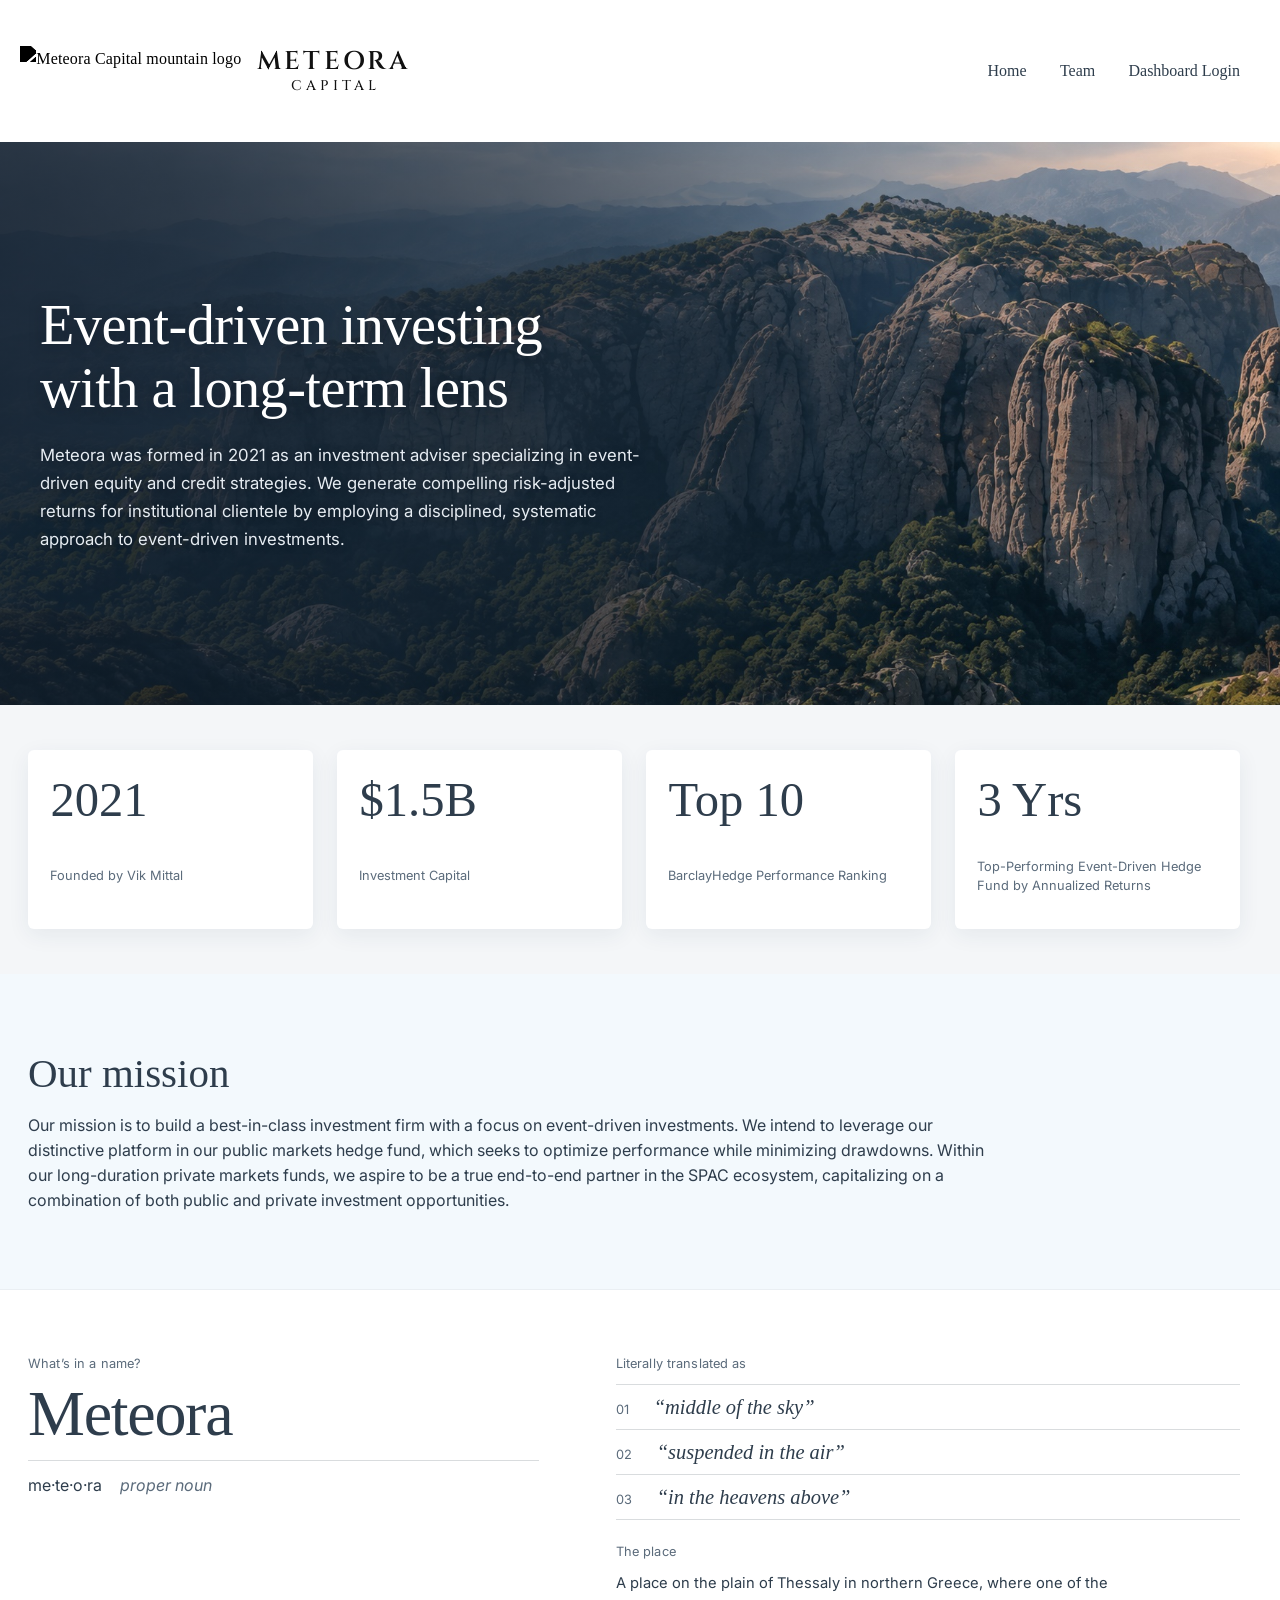
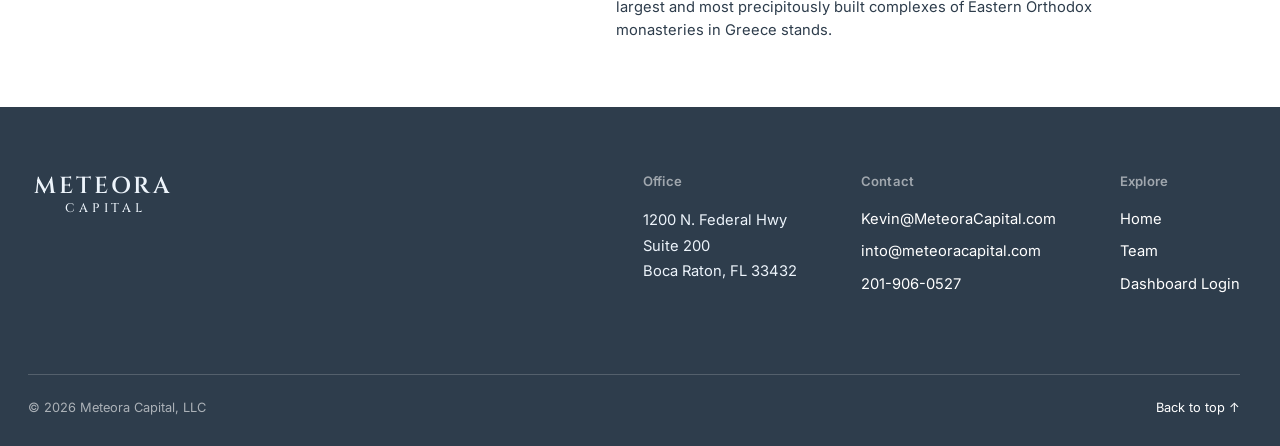
==== index.html @ 77506221 "New modernize changes" ====
<!DOCTYPE html>
<html lang="en">
  <head>
    <meta charset="UTF-8" />
    <meta name="viewport" content="width=device-width, initial-scale=1.0" />
    <meta
      name="description"
      content="Meteora Capital is an event-driven investment firm focused on disciplined public and private market opportunities."
    />
    <title>Meteora Capital | Event-Driven Investment Management</title>
    <link rel="preconnect" href="https://fonts.googleapis.com" />
    <link rel="preconnect" href="https://fonts.gstatic.com" crossorigin />
    <link
      href="https://fonts.googleapis.com/css2?family=Cinzel:wght@500;600&family=Inter:wght@400;700&display=swap"
      rel="stylesheet"
    />
    <link rel="stylesheet" href="styles.css?v=26" />
  </head>
  <body class="home">
    <div class="page-shell">
      <header class="site-header">
        <div class="container nav-wrap">
          <a class="brand" href="index.html" aria-label="Meteora Capital home">
            <img
              class="brand-logo"
              src="https://meteoracapital.com/wp-content/uploads/2021/12/Meteora-Capital-Icon.png"
              alt="Meteora Capital mountain logo"
            />
            <span class="brand-text">
              <span class="brand-name">Meteora</span>
              <span class="brand-sub">Capital</span>
            </span>
          </a>

          <div class="nav-actions">
            <button
              class="nav-toggle"
              type="button"
              aria-label="Toggle navigation"
              aria-expanded="false"
              aria-controls="site-nav"
            >
              <span></span>
              <span></span>
              <span></span>
            </button>

            <nav class="site-nav" id="site-nav" aria-label="Main navigation">
              <a href="index.html">Home</a>
              <a href="team.html">Team</a>
              <a class="mobile-login-link" href="https://dashboard.meteoracapital.dev">Dashboard Login</a>
            </nav>

            <a
              class="header-cta"
              href="https://dashboard.meteoracapital.dev"
            >
              Dashboard Login
            </a>
          </div>
        </div>
      </header>

      <main id="top">
        <section class="hero section-dark">
          <div class="hero-bg" aria-hidden="true"></div>
          <div class="container hero-grid">
            <div class="hero-copy">
              <h1>
                <span>Event-driven investing</span>
                <strong>with a long-term lens</strong>
              </h1>
              <p class="lede">
                Meteora was formed in 2021 as an investment adviser specializing in event-driven equity
                and credit strategies. We generate compelling risk-adjusted returns for institutional
                clientele by employing a disciplined, systematic approach to event-driven investments.
              </p>
            </div>

          </div>
        </section>

        <section class="pillars" aria-label="Meteora at a glance">
          <div class="container pillar-grid">
            <article class="pillar-card">
              <p class="pillar-stat">2021</p>
              <p>Founded by Vik Mittal</p>
            </article>
            <article class="pillar-card">
              <p class="pillar-stat">$1.5B</p>
              <p>Investment Capital</p>
            </article>
            <article class="pillar-card">
              <p class="pillar-stat">Top 10</p>
              <p>BarclayHedge Performance Ranking</p>
            </article>
            <article class="pillar-card">
              <p class="pillar-stat">3 Yrs</p>
              <p>Top-Performing Event-Driven Hedge Fund by Annualized Returns</p>
            </article>
          </div>
        </section>

        <section class="mission-recognition section-surface-alt" id="mission">
          <div class="container mission-recognition-layout">
            <div class="mission-copy">
              <p class="eyebrow">Our mission</p>
              <h2>
                Our mission is to build a best-in-class investment firm with a focus on event-driven investments.
                We intend to leverage our distinctive platform in our public markets hedge fund, which seeks to
                optimize performance while minimizing drawdowns. Within our long-duration private markets funds,
                we aspire to be a true end-to-end partner in the SPAC ecosystem, capitalizing on a combination of
                both public and private investment opportunities.
              </h2>
            </div>
          </div>
        </section>

        <section class="name-origin" aria-labelledby="name-origin-heading">
          <div class="container name-origin-layout">
            <div class="name-origin-word">
              <p class="name-origin-label">What&rsquo;s in a name?</p>
              <h2 class="name-origin-heading" id="name-origin-heading">Meteora</h2>
              <p class="name-origin-say">
                <span>me&middot;te&middot;o&middot;ra</span>
                <span class="name-origin-type">proper noun</span>
              </p>
            </div>

            <div class="name-origin-meaning">
              <p class="name-origin-label">Literally translated as</p>
              <ol class="name-origin-list">
                <li><span class="name-origin-num">01</span><span>&ldquo;middle of the sky&rdquo;</span></li>
                <li><span class="name-origin-num">02</span><span>&ldquo;suspended in the air&rdquo;</span></li>
                <li><span class="name-origin-num">03</span><span>&ldquo;in the heavens above&rdquo;</span></li>
              </ol>

              <div class="name-origin-place">
                <p class="name-origin-label">The place</p>
                <p>
                  A place on the plain of Thessaly in northern Greece, where one of the largest and most
                  precipitously built complexes of Eastern Orthodox monasteries in Greece stands.
                </p>
              </div>
            </div>
          </div>
        </section>

      </main>

      <footer class="site-footer" id="contact">
        <div class="container footer-inner">
          <a class="footer-brand" href="index.html" aria-label="Meteora Capital home">
            <img
              class="footer-brand-logo"
              src="https://meteoracapital.com/wp-content/uploads/2021/12/Meteora-Capital-Icon.png"
              alt=""
            />
            <span class="footer-brand-text">
              <span class="footer-brand-name">Meteora</span>
              <span class="footer-brand-sub">Capital</span>
            </span>
          </a>

          <div class="footer-columns">
            <div class="footer-col">
              <p class="footer-heading">Office</p>
              <address>
                1200 N. Federal Hwy<br />
                Suite 200<br />
                Boca Raton, FL 33432
              </address>
            </div>

            <div class="footer-col">
              <p class="footer-heading">Contact</p>
              <a href="mailto:Kevin@MeteoraCapital.com">Kevin@MeteoraCapital.com</a>
              <a href="mailto:into@meteoracapital.com">into@meteoracapital.com</a>
              <a href="tel:201-906-0527">201-906-0527</a>
            </div>

            <nav class="footer-col" aria-label="Footer">
              <p class="footer-heading">Explore</p>
              <a href="index.html">Home</a>
              <a href="team.html">Team</a>
              <a href="https://dashboard.meteoracapital.dev">Dashboard Login</a>
            </nav>
          </div>

          <div class="footer-bottom">
            <p>&copy; <span id="year"></span> Meteora Capital, LLC</p>
            <a class="footer-top-link" href="#top">Back to top <span aria-hidden="true">&uarr;</span></a>
          </div>
        </div>
      </footer>
    </div>

    <script src="script.js?v=4"></script>
  </body>
</html>
---- styles.css ----
:root {
  --bg: #0a1018;
  --bg-secondary: #0f1724;
  --panel: rgba(17, 24, 39, 0.78);
  --panel-soft: rgba(18, 23, 32, 0.9);
  --line: rgba(255, 255, 255, 0.08);
  --text: #f5f7fb;
  --muted: #b9c1d0;
  --muted-strong: #d8dfe9;
  --accent: #d8b273;
  --accent-soft: rgba(216, 178, 115, 0.2);
  --shadow: rgba(8, 12, 18, 0.38);
  --white: #ffffff;
  --max-width: 1200px;
}

* {
  box-sizing: border-box;
}

html {
  scroll-behavior: smooth;
}

body {
  margin: 0;
  font-family: "Times New Roman", Times, serif;
  background:
    radial-gradient(circle at top, rgba(216, 178, 115, 0.18), transparent 28%),
    linear-gradient(180deg, #091018 0%, #0d1622 100%);
  color: var(--text);
  line-height: 1.6;
}

img {
  max-width: 100%;
  display: block;
}

a {
  color: inherit;
  text-decoration: none;
}

button {
  font: inherit;
}

.page-shell {
  min-height: 100vh;
}

.container {
  width: min(calc(100% - 2rem), var(--max-width));
  margin: 0 auto;
}

.section-dark,
.section-surface,
.section-surface-alt,
.section-lights,
.section-cta {
  position: relative;
}

.site-header {
  position: sticky;
  top: 0;
  z-index: 20;
  backdrop-filter: blur(14px);
  background: rgba(8, 14, 20, 0.72);
  border-bottom: 1px solid rgba(255, 255, 255, 0.05);
}

.nav-wrap {
  display: flex;
  align-items: center;
  justify-content: space-between;
  min-height: 86px;
  gap: 1.5rem;
}

.brand {
  display: inline-flex;
  align-items: center;
  gap: 0.8rem;
  font-weight: 700;
  letter-spacing: 0.04em;
  text-transform: uppercase;
  font-size: 0.7rem;
}

.brand-mark {
  display: inline-flex;
  align-items: center;
  justify-content: center;
  width: 2.25rem;
  height: 2.25rem;
  border-radius: 50%;
  background: linear-gradient(135deg, #f4d8a0, #b88640);
  color: #091018;
  font-weight: 800;
}

.brand-text {
  position: relative;
  top: 1px;
}

.site-nav {
  display: flex;
  align-items: center;
  gap: 2rem;
  color: var(--muted);
  font-size: 0.9rem;
}

.site-nav a {
  position: relative;
  transition: color 0.2s ease;
}

.site-nav a::after {
  content: "";
  position: absolute;
  left: 0;
  bottom: -0.35rem;
  width: 100%;
  height: 1px;
  background: var(--accent);
  transform: scaleX(0);
  transform-origin: center;
  transition: transform 0.2s ease;
}

.site-nav a:hover,
.site-nav a:focus-visible {
  color: var(--white);
}

.site-nav a:hover::after,
.site-nav a:focus-visible::after {
  transform: scaleX(1);
}

.header-cta,
.button {
  display: inline-flex;
  align-items: center;
  justify-content: center;
  border-radius: 999px;
  font-weight: 600;
  transition: transform 0.2s ease, box-shadow 0.2s ease, background 0.2s ease;
}

.header-cta {
  padding: 0.8rem 1.2rem;
  border: 1px solid rgba(216, 178, 115, 0.5);
  color: var(--white);
  background: rgba(216, 178, 115, 0.08);
}

.header-cta:hover,
.button:hover {
  transform: translateY(-1px);
}

.nav-toggle {
  display: none;
  flex-direction: column;
  gap: 0.28rem;
  background: transparent;
  border: 1px solid rgba(255, 255, 255, 0.14);
  border-radius: 8px;
  width: 42px;
  height: 42px;
  padding: 0.7rem 0.55rem;
  cursor: pointer;
}

.nav-toggle span {
  display: block;
  width: 100%;
  height: 2px;
  border-radius: 2px;
  background: var(--white);
}

.hero {
  padding: 5rem 0 4rem;
  overflow: hidden;
}
.hero-bg {
  position: absolute;
  inset: 0;
  background:
    linear-gradient(90deg, rgba(8, 14, 20, 0.96) 0%, rgba(8, 14, 20, 0.82) 42%, rgba(8, 14, 20, 0.44) 72%, rgba(8, 14, 20, 0.76) 100%),
    linear-gradient(180deg, rgba(8, 14, 20, 0.22) 0%, rgba(8, 14, 20, 0.78) 100%),
    url("https://upload.wikimedia.org/wikipedia/commons/8/8b/Meteora_landscape.jpg") 78% center / cover no-repeat;
  transform: scale(1.02);
  transform-origin: center;
}

.hero-grid {
  position: relative;
  z-index: 1;
  display: grid;
  grid-template-columns: 1.15fr 0.85fr;
  gap: 2.5rem;
  align-items: center;
}

.hero-copy {
  max-width: 650px;
}

.eyebrow {
  display: inline-block;
  margin: 0 0 1rem;
  color: var(--accent);
  font-size: 0.78rem;
  letter-spacing: 0.2em;
  text-transform: none;
  font-weight: 700;
}

h1,
h2,
h3 {
  margin: 0;
  letter-spacing: -0.04em;
  line-height: 1.02;
}

h1 {
  font-size: clamp(2.9rem, 5vw, 5rem);
  max-width: 620px;
  margin-bottom: 1.2rem;
}

.lede {
  max-width: 560px;
  color: var(--muted);
  font-size: 1.08rem;
  margin-bottom: 2rem;
}

.hero-actions {
  display: flex;
  flex-wrap: wrap;
  gap: 1rem;
  margin-bottom: 2.5rem;
}

.button {
  padding: 1rem 1.4rem;
}

.button-primary {
  background: linear-gradient(135deg, #e9cf97, #c7964c);
  color: #101820;
  box-shadow: 0 18px 36px rgba(168, 120, 46, 0.32);
}

.button-secondary {
  border: 1px solid rgba(255, 255, 255, 0.14);
  background: rgba(255, 255, 255, 0.02);
  color: var(--white);
}

.hero-meta {
  display: grid;
  grid-template-columns: repeat(3, minmax(0, 1fr));
  gap: 1rem;
  max-width: 560px;
}

.hero-meta > div {
  padding-top: 1rem;
  border-top: 1px solid rgba(255, 255, 255, 0.08);
}

.stat-number {
  display: block;
  margin-bottom: 0.25rem;
  font-size: 1.3rem;
  font-weight: 700;
}

.stat-label {
  color: var(--muted);
  font-size: 0.8rem;
}

.hero-panel {
  position: relative;
  background: linear-gradient(180deg, rgba(17, 24, 39, 0.9), rgba(12, 18, 27, 0.95));
  border: 1px solid rgba(255, 255, 255, 0.08);
  border-radius: 1.5rem;
  padding: 1.2rem;
  box-shadow: 0 35px 80px rgba(8, 12, 18, 0.56);
}

.panel-top {
  display: flex;
  align-items: center;
  justify-content: space-between;
  margin-bottom: 1.2rem;
  font-size: 0.8rem;
  color: var(--muted);
}

.panel-tag {
  display: inline-flex;
  padding: 0.45rem 0.7rem;
  border-radius: 999px;
  background: rgba(216, 178, 115, 0.12);
  border: 1px solid rgba(216, 178, 115, 0.22);
  color: var(--muted-strong);
}

.panel-status {
  color: #9ef2b5;
}

.performance-box {
  background: rgba(255, 255, 255, 0.02);
  border: 1px solid rgba(255, 255, 255, 0.06);
  border-radius: 1.2rem;
  padding: 1rem;
}

.performance-head {
  display: flex;
  align-items: baseline;
  justify-content: space-between;
  margin-bottom: 1rem;
  color: var(--muted);
  font-size: 0.85rem;
}

.performance-head span:last-child {
  color: var(--white);
  font-size: 1.25rem;
  font-weight: 700;
}

.bars {
  display: grid;
  grid-template-columns: repeat(6, minmax(0, 1fr));
  align-items: end;
  gap: 0.6rem;
  height: 160px;
  padding-top: 0.6rem;
}

.bars span {
  display: block;
  border-radius: 999px 999px 0 0;
  background: linear-gradient(180deg, #f6dbab 0%, #d6a15b 100%);
  box-shadow: inset 0 0 0 1px rgba(255, 255, 255, 0.08);
}

.mini-grid {
  display: grid;
  grid-template-columns: repeat(2, minmax(0, 1fr));
  gap: 0.9rem;
  margin-top: 1.2rem;
}

.mini-grid article {
  padding: 0.9rem;
  border: 1px solid rgba(255, 255, 255, 0.06);
  border-radius: 1rem;
  background: rgba(148, 163, 184, 0.02);
}

.mini-grid label {
  display: block;
  margin-bottom: 0.25rem;
  color: var(--muted);
  font-size: 0.74rem;
  text-transform: none;
  letter-spacing: 0.12em;
}

.mini-grid strong {
  font-size: 1rem;
}

.section-lights,
.section-surface,
.section-surface-alt,
.section-cta {
  padding: 5.5rem 0;
}

.stats {
  background: linear-gradient(180deg, rgba(14, 20, 28, 0.95), rgba(8, 12, 18, 0.96));
}

.stats-grid {
  display: grid;
  grid-template-columns: repeat(4, minmax(0, 1fr));
  gap: 1rem;
}

.stat-card {
  padding: 1.4rem 1.1rem;
  border-radius: 1.1rem;
  background: rgba(255, 255, 255, 0.02);
  border: 1px solid var(--line);
}

.stat-kicker {
  display: block;
  margin-bottom: 0.45rem;
  font-size: clamp(1.7rem, 2vw, 2.5rem);
  font-weight: 700;
}

.stat-card p {
  margin: 0;
  color: var(--muted);
}

.about,
.team,
.mission,
.strategy {
  position: relative;
  overflow: hidden;
}

.section-surface {
  background: rgba(11, 17, 25, 0.96);
}

.section-surface-alt {
  background: linear-gradient(180deg, rgba(14, 20, 28, 0.9), rgba(10, 15, 22, 0.98));
}

.split-layout {
  display: grid;
  grid-template-columns: 0.9fr 1.1fr;
  gap: 2rem;
  align-items: end;
}

.split-layout h2,
.section-head h2,
.section-intro h2,
.cta-panel h2 {
  font-size: clamp(2.2rem, 4vw, 3.4rem);
  max-width: 700px;
}

.split-layout p:last-child,
.section-intro p,
.section-head p,
.contact-details {
  color: var(--muted);
}

.section-head {
  max-width: 760px;
  margin-bottom: 2.5rem;
}

.section-head.narrow {
  margin-bottom: 2rem;
}

.mission-grid,
.team-grid {
  display: grid;
  grid-template-columns: repeat(3, minmax(0, 1fr));
  gap: 1.1rem;
}

.feature-card,
.person-card {
  border: 1px solid rgba(255, 255, 255, 0.08);
  border-radius: 1.25rem;
  background: rgba(255, 255, 255, 0.02);
  position: relative;
}

.feature-card {
  padding: 1.5rem 1.4rem 1.7rem;
}

.card-index {
  display: inline-flex;
  margin-bottom: 1rem;
  color: var(--accent);
  font-weight: 700;
}

.feature-card h3 {
  margin-bottom: 0.8rem;
  font-size: 1.5rem;
  letter-spacing: -0.03em;
}

.feature-card p,
.person-card p,
.strategy-columns p,
.contact-details p,
.contact-details a,
.site-footer p,
.site-footer a {
  margin: 0;
  color: var(--muted);
}

.section-dark {
  background: rgba(9, 15, 22, 0.96);
}

.strategy-layout {
  display: grid;
  grid-template-columns: 0.8fr 1.2fr;
  gap: 2rem;
  align-items: start;
}

.strategy-columns {
  display: grid;
  grid-template-columns: repeat(3, minmax(0, 1fr));
  gap: 1rem;
}

.strategy-columns article {
  padding: 1.3rem;
  border: 1px solid rgba(255, 255, 255, 0.08);
  border-radius: 1rem;
  background: rgba(255, 255, 255, 0.02);
}

.strategy-columns h3 {
  margin-bottom: 0.8rem;
  font-size: 1.3rem;
}

.person-card {
  padding: 1.5rem 1.3rem;
  text-align: center;
}

.avatar {
  display: grid;
  place-items: center;
  width: 4.2rem;
  height: 4.2rem;
  margin: 0 auto 1rem;
  border-radius: 50%;
  font-size: 1.2rem;
  font-weight: 700;
  color: #0a1018;
  background: linear-gradient(135deg, #f3d196, #d1a261);
}

.avatar-two {
  background: linear-gradient(135deg, #dfe7f2, #8ea3c4);
}

.avatar-three {
  background: linear-gradient(135deg, #f7e4c6, #d7b98f);
}

.person-card h3 {
  margin-bottom: 0.3rem;
  font-size: 1.3rem;
}

.section-cta {
  background: linear-gradient(180deg, rgba(11, 17, 25, 0.96), rgba(9, 14, 20, 0.98));
}

.cta-panel {
  display: flex;
  align-items: center;
  justify-content: space-between;
  gap: 1.5rem;
  padding: 2rem 2.2rem;
  background: linear-gradient(135deg, rgba(216, 178, 115, 0.12), rgba(255, 255, 255, 0.02));
  border: 1px solid rgba(216, 178, 115, 0.18);
  border-radius: 1.5rem;
}

.contact-details {
  display: grid;
  gap: 0.35rem;
  text-align: right;
}

.contact-details a {
  color: var(--text);
  font-weight: 600;
}

.site-footer {
  padding: 2.75rem 0 1.25rem;
  background: #6590b3;
  border-top: 0;
}

.footer-inner {
  display: grid;
  grid-template-columns: minmax(0, 1fr) minmax(0, 1fr) auto;
  align-items: start;
  gap: 1.5rem 4rem;
}

.footer-heading {
  margin: 0 0 0.2rem;
  color: #fff;
  font-size: 1rem;
  font-weight: 700;
}

.footer-location,
.footer-contact {
  display: grid;
  justify-items: start;
  gap: 0.25rem;
  font-size: 0.9rem;
}

.site-footer p,
.site-footer a {
  margin: 0;
  color: #edf4fb;
}

.footer-contact a {
  overflow-wrap: anywhere;
}

.footer-home {
  display: flex;
  justify-content: flex-end;
}

.footer-home a {
  color: #fff;
  font-weight: 700;
}

.footer-meta {
  grid-column: 1 / -1;
  padding-top: 0.8rem;
  border-top: 1px solid rgba(255, 255, 255, 0.32);
  font-size: 0.8rem;
}

@media (max-width: 920px) {
  .hero-grid,
  .split-layout,
  .strategy-layout,
  .cta-panel {
    grid-template-columns: 1fr;
    display: grid;
  }

  .cta-panel {
    align-items: start;
  }

  .strategy-columns,
  .mission-grid,
  .team-grid,
  .stats-grid {
    grid-template-columns: 1fr 1fr;
  }

  .site-nav {
    position: absolute;
    top: calc(100% + 0.5rem);
    left: 1rem;
    right: 1rem;
    display: none;
    flex-direction: column;
    align-items: flex-start;
    padding: 1rem;
    border: 1px solid rgba(255, 255, 255, 0.08);
    border-radius: 1rem;
    background: rgba(10, 15, 22, 0.96);
    box-shadow: 0 20px 40px var(--shadow);
  }

  .site-nav.is-open {
    display: flex;
  }

  .nav-toggle {
    display: flex;
  }

  .header-cta {
    display: none;
  }
}

@media (max-width: 640px) {
  .hero {
    padding-top: 4rem;
  }

  .site-header {
    position: sticky;
  }

  .nav-wrap {
    min-height: 76px;
  }

  .hero-actions,
  .hero-meta,
  .mission-grid,
  .team-grid,
  .strategy-columns,
  .stats-grid,
  .mini-grid {
    grid-template-columns: 1fr;
    display: grid;
  }

  .footer-inner {
    align-items: flex-start;
    flex-direction: column;
  }

  .contact-details {
    text-align: left;
  }

  .cta-panel {
    padding: 1.5rem;
  }
}

/* Light editorial treatment inspired by Glazer Capital's restrained aesthetic. */
:root {
  --bg: #fff;
  --bg-secondary: #f5f8f6;
  --panel: #fff;
  --panel-soft: #f8faf8;
  --line: #dce5df;
  --text: #173c30;
  --muted: #65746d;
  --muted-strong: #40574d;
  --accent: #176344;
  --accent-soft: rgba(23, 99, 68, 0.1);
  --shadow: rgba(20, 53, 39, 0.1);
  --white: #173c30;
}

body {
  background: #fff;
  color: var(--text);
}

h1,
h2,
h3 {
  font-family: "Times New Roman", Times, serif;
  font-weight: 600;
  letter-spacing: -0.025em;
}

.site-header {
  background: rgba(255, 255, 255, 0.96);
  border-bottom: 1px solid #e8eeea;
  backdrop-filter: blur(12px);
}

.nav-wrap {
  min-height: 82px;
}

.brand {
  color: #174d38;
  gap: 0.7rem;
  letter-spacing: 0.14em;
  font-size: 0.72rem;
}

.brand-mark {
  width: 2.45rem;
  height: 2.45rem;
  border: 1px solid #176344;
  border-radius: 50%;
  background: transparent;
  color: #176344;
  font-family: "Times New Roman", Times, serif;
  font-size: 1.45rem;
  font-weight: 600;
}

.site-nav {
  gap: clamp(1rem, 2.3vw, 2.2rem);
  color: #315447;
  font-size: 0.72rem;
  letter-spacing: 0.16em;
  text-transform: none;
}

.site-nav a:hover,
.site-nav a:focus-visible {
  color: var(--accent);
}

.site-nav a::after {
  background: var(--accent);
}

.header-cta,
.button {
  border-radius: 0;
  font-size: 0.75rem;
  letter-spacing: 0.11em;
  text-transform: none;
}

.header-cta {
  padding: 0.75rem 1rem;
  border: 1px solid #b8cbc0;
  background: transparent;
  color: #315447;
}

.header-cta:hover,
.button:hover {
  box-shadow: none;
}

.nav-toggle {
  border-color: #cbd8d0;
}

.nav-toggle span {
  background: #176344;
}

.hero {
  padding: clamp(5rem, 10vw, 9rem) 0 5rem;
  background: #fbfcfb;
}

.hero-bg {
  background:
    repeating-linear-gradient(54deg, transparent 0 72px, rgba(39, 104, 75, 0.045) 73px 75px, transparent 77px 150px),
    linear-gradient(115deg, rgba(255, 255, 255, 0.96), rgba(245, 249, 246, 0.88));
}

.hero-grid {
  grid-template-columns: minmax(0, 1fr);
  gap: clamp(2rem, 5vw, 5rem);
}

.hero-copy {
  max-width: 690px;
}

.eyebrow {
  color: #60746a;
  font-size: 0.72rem;
  letter-spacing: 0.17em;
}

h1 {
  max-width: 720px;
  margin-bottom: 1.4rem;
  color: #155b3d;
  font-size: clamp(3.2rem, 6.4vw, 6.2rem);
  line-height: 0.94;
}

.lede {
  max-width: 600px;
  color: #586b61;
  font-size: 1rem;
}

.hero-actions {
  gap: 1.3rem;
}

.button {
  padding: 0.95rem 1.2rem;
}

.button-primary {
  background: #176344;
  color: #fff;
  box-shadow: none;
}

.button-primary:hover {
  background: #104d34;
}

.button-secondary {
  border: 1px solid #b9cbc0;
  background: rgba(255, 255, 255, 0.55);
  color: #315447;
}

.hero-meta > div {
  border-top-color: #ccd9d1;
}

.stat-number {
  color: #175d40;
  font-family: "Times New Roman", Times, serif;
  font-size: 1.65rem;
}

.stat-label {
  color: #68776f;
}

.hero-panel {
  border: 1px solid #dce6df;
  border-radius: 0;
  background: rgba(255, 255, 255, 0.9);
  box-shadow: 0 18px 50px rgba(29, 68, 47, 0.08);
}

.panel-top,
.performance-head,
.mini-grid label {
  color: #68776f;
}

.panel-tag {
  border: 1px solid #d5e2d9;
  border-radius: 0;
  background: #f4f8f5;
  color: #315447;
}

.panel-status {
  color: #28734f;
}

.performance-box,
.mini-grid article {
  border-color: #e1e9e4;
  border-radius: 0;
  background: #fff;
}

.performance-head span:last-child {
  color: #175d40;
}

.bars span {
  border-radius: 0;
  background: #4f8d6c;
  box-shadow: none;
}

.mini-grid strong {
  color: #254c3b;
  font-size: 0.9rem;
}

.section-lights,
.section-surface,
.section-surface-alt,
.section-cta {
  padding: clamp(4rem, 7vw, 6rem) 0;
}

.stats {
  background: #f5f8f6;
}

.stats-grid {
  grid-template-columns: repeat(3, minmax(0, 1fr));
  gap: 0;
}

.stat-card {
  padding: 1.25rem 1.4rem;
  border: 0;
  border-right: 1px solid #dbe5df;
  border-radius: 0;
  background: transparent;
}

.stat-card:last-child {
  border-right: 0;
}

.stat-kicker {
  color: #175d40;
  font-family: "Times New Roman", Times, serif;
  font-weight: 600;
}

.stat-card p,
.split-layout p:last-child,
.section-intro p,
.section-head p,
.contact-details {
  color: #62736a;
}

.section-surface,
.section-surface-alt,
.section-dark,
.section-cta {
  background: #fff;
}

.section-surface-alt {
  background: #f6f9f7;
}

.split-layout h2,
.section-head h2,
.section-intro h2,
.cta-panel h2 {
  color: #174f37;
  font-size: clamp(2.5rem, 4.5vw, 4.1rem);
  line-height: 0.99;
}

.mission-grid,
.team-grid {
  gap: 0;
}

.feature-card,
.person-card,
.strategy-columns article {
  border: 0;
  border-top: 1px solid #d5e0d9;
  border-radius: 0;
  background: transparent;
}

.feature-card {
  padding: 1.6rem 1.4rem 1.5rem 0;
}

.card-index {
  color: #71847a;
  font-size: 0.78rem;
  letter-spacing: 0.12em;
}

.feature-card h3,
.strategy-columns h3 {
  color: #19563b;
  font-size: 1.7rem;
}

.feature-card p,
.strategy-columns p,
.person-card p {
  color: #64746b;
}

.strategy-layout {
  align-items: center;
}

.strategy-columns {
  gap: 1.3rem;
}

.strategy-columns article {
  padding: 1.4rem 0 0;
}

.person-card {
  padding: 1.5rem 1rem;
}

.avatar,
.avatar-two,
.avatar-three {
  border: 1px solid #cbd9d0;
  border-radius: 50%;
  background: #f1f6f2;
  color: #246243;
  font-family: "Times New Roman", Times, serif;
  font-size: 1.5rem;
}

.person-card h3 {
  color: #194e37;
  font-size: 1.65rem;
}

.cta-panel {
  padding: 2.3rem 0;
  border: 0;
  border-top: 1px solid #cbd9d0;
  border-bottom: 1px solid #cbd9d0;
  border-radius: 0;
  background: #fff;
}

.contact-details,
.contact-details p,
.contact-details a {
  color: #52675b;
}

.contact-details a {
  font-weight: 500;
}

.contact-details a:hover,
.site-footer a:hover {
  color: #176344;
}

.site-footer {
  padding: 2.5rem 0;
  border-top: 1px solid #e1e9e4;
  background: #f6f8f6;
}

.footer-brand {
  color: #174f37;
}

.site-footer p,
.site-footer a {
  color: #65746d;
}

@media (max-width: 920px) {
  .site-nav {
    border-color: #dce6df;
    border-radius: 0;
    background: #fff;
    box-shadow: 0 16px 35px rgba(20, 53, 39, 0.12);
  }

  .stat-card:nth-child(2) {
    border-right: 0;
  }
}

@media (max-width: 640px) {
  .hero {
    padding-top: 4.5rem;
  }

  .stat-card,
  .stat-card:nth-child(2) {
    border-right: 0;
    border-bottom: 1px solid #dbe5df;
  }

  .stat-card:last-child {
    border-bottom: 0;
  }

  .feature-card {
    padding-right: 0;
  }
}

/* Photo-led navy and white treatment inspired by Integrus Partners. */
:root {
  --text: #2e3d4c;
  --muted: #2e3d4c;
  --muted-strong: #2e3d4c;
  --accent: #83b8dc;
  --line: #e0e5eb;
  --shadow: rgba(68, 123, 160, 0.14);
  --white: #fff;
  --max-width: 1200px;
}

body {
  background: #fff;
  color: var(--text);
  font-family: "Times New Roman", Times, serif;
  overflow-x: hidden;
}

h1,
h2,
h3 {
  font-family: "Times New Roman", Times, serif;
  letter-spacing: -0.035em;
}

.container {
  width: min(calc(100% - 3rem), var(--max-width));
}

.site-header {
  background: #fff;
  border-bottom: 1px solid #edf0f3;
  backdrop-filter: none;
}

.nav-wrap {
  flex-wrap: nowrap;
  min-height: 142px;
  gap: 2rem;
}

.nav-actions {
  display: flex;
  align-items: center;
  gap: clamp(1.25rem, 2.5vw, 2.5rem);
  flex-shrink: 0;
  white-space: nowrap;
}

.brand {
  gap: 0.8rem;
  flex-shrink: 0;
  color: #2e3d4c;
  font-size: 1rem;
  font-weight: 400;
  letter-spacing: 0.01em;
  text-transform: none;
  white-space: nowrap;
}

.brand-mark {
  width: 3rem;
  height: 3rem;
  border: 1px solid #293e5a;
  border-radius: 50%;
  background: #fff;
  box-shadow: 0 0 0 4px #fff, 0 0 0 5px #d5d8df, 0 0 0 9px #fff, 0 0 0 10px #8889a5;
  color: #2e3d4c;
  font-family: "Times New Roman", Times, serif;
  font-size: 1.1rem;
  font-weight: 500;
}

.brand-logo {
  display: block;
  width: clamp(3.6rem, 5vw, 4.6rem);
  height: auto;
  object-fit: contain;
  mix-blend-mode: multiply;
  filter: grayscale(1) contrast(1.12);
}

.site-nav {
  gap: clamp(1.1rem, 2.3vw, 2.2rem);
  flex-wrap: nowrap;
  white-space: nowrap;
  color: #2e3d4c;
  font-size: 0.86rem;
  letter-spacing: 0;
  text-transform: none;
}

.site-nav a {
  display: inline-flex;
  align-items: center;
  min-height: 42px;
}

.site-nav a::after {
  background: #83b8dc;
}

.site-nav a:hover,
.site-nav a:focus-visible {
  color: #2e3d4c;
}

.header-cta,
.button {
  border-radius: 2px;
  font-size: 0.82rem;
  font-weight: 600;
  letter-spacing: 0.01em;
  text-transform: none;
}

.header-cta {
  min-height: 42px;
  padding: 0.55rem 1rem;
  border-color: #83a9c4;
  background: #83a9c4;
  color: #fff;
  flex-shrink: 0;
  line-height: 1.2;
  white-space: nowrap;
}

.header-cta:disabled {
  cursor: not-allowed;
  opacity: 0.72;
}

.header-cta:disabled:hover {
  transform: none;
  box-shadow: none;
}

.header-cta:hover,
.button:hover {
  transform: translateY(-2px);
  box-shadow: 0 8px 22px rgba(49, 91, 121, 0.14);
}

.nav-toggle {
  border-color: #d5dbe3;
  border-radius: 3px;
}

.nav-toggle span {
  background: #5c86a4;
}

.hero.section-dark {
  display: flex;
  align-items: flex-start;
  min-height: 620px;
  padding: clamp(3rem, 4.5vw, 3.5rem) 0;
  background: #6e8fb0;
  color: #fff;
}

.hero-bg {
  background-color: #6e8fb0;
  background-image:
    linear-gradient(90deg, rgba(83, 116, 148, 0.76) 0%, rgba(110, 143, 176, 0.68) 52%, rgba(83, 116, 148, 0.76) 100%),
    radial-gradient(ellipse at center, rgba(68, 94, 122, 0.48), rgba(110, 143, 176, 0.18) 64%),
    url("https://images.pexels.com/photos/34186018/pexels-photo-34186018.jpeg?auto=compress&cs=tinysrgb&w=2200&h=1200&dpr=1");
  background-position: center, center, 46% 48%;
  background-size: cover, cover, 118% auto;
  background-repeat: no-repeat;
  filter: saturate(0.58) contrast(0.92) brightness(0.96);
}

.hero-grid {
  width: min(calc(100% - 3rem), var(--max-width));
  grid-template-columns: minmax(0, 1fr);
  align-items: center;
}

.hero-copy {
  position: relative;
  max-width: 900px;
  margin: 2rem auto 0;
  padding: clamp(1.35rem, 3vw, 2.5rem) clamp(1rem, 3vw, 2.75rem);
  text-align: center;
}

.hero-copy::before {
  content: none;
}

.hero .eyebrow {
  margin-bottom: 1.3rem;
  color: #e1e7ef;
  font-size: 0.78rem;
  letter-spacing: 0.2em;
  text-shadow: 0 1px 8px rgba(5, 21, 32, 0.5);
}

.hero h1 {
  max-width: 930px;
  margin-bottom: 1.8rem;
  color: #fff;
  font-family: "Times New Roman", Times, serif;
  font-size: clamp(2.25rem, 4.1vw, 3.25rem);
  font-weight: 200;
  letter-spacing: normal;
  line-height: 1.15;
  text-shadow: 0 2px 18px rgba(5, 21, 32, 0.52);
}

.hero h1 span,
.hero h1 strong {
  display: block;
}

.hero h1 strong {
  font-weight: 700;
}

.lede {
  max-width: 680px;
  margin-right: auto;
  margin-left: auto;
  margin-bottom: 2rem;
  color: #eef3f8;
  font-size: 1.05rem;
  line-height: 1.85;
  text-shadow: 0 1px 10px rgba(5, 21, 32, 0.56);
}

.hero-actions {
  flex-shrink: 0;
  gap: 0.9rem;
  margin: 0;
}

.hero-bottom {
  display: flex;
  align-items: flex-end;
  justify-content: space-between;
  gap: 1.5rem;
}

.button {
  padding: 0.95rem 1.25rem;
}

.button-primary {
  gap: 0.65rem;
  padding: 0;
  border: 0;
  background: transparent;
  color: #fff;
  letter-spacing: 0.12em;
  text-transform: none;
  box-shadow: none;
}

.button-primary:hover {
  background: transparent;
  box-shadow: none;
}

.button-primary::before {
  display: inline-grid;
  place-items: center;
  width: 2.7rem;
  height: 2.7rem;
  border: 1px solid rgba(255, 255, 255, 0.55);
  border-radius: 50%;
  content: "\2192";
  font-size: 1.2rem;
  letter-spacing: 0;
}

.button-secondary {
  padding: 0;
  border: 0;
  background: transparent;
  color: #d4dbe4;
}

.hero-meta {
  display: flex;
  max-width: 860px;
  flex-wrap: wrap;
  gap: 1.25rem 1.75rem;
}

.hero-meta > div {
  display: flex;
  align-items: baseline;
  gap: 0.4rem;
  padding-top: 0;
  border-top: 0;
}

.hero-meta > div::before {
  display: inline-grid;
  place-items: center;
  width: 1rem;
  height: 1rem;
  border: 1px solid rgba(255, 255, 255, 0.55);
  border-radius: 50%;
  color: #fff;
  content: "\2713";
  font-size: 0.62rem;
  line-height: 1;
}

.stat-number {
  color: #fff;
  font-family: "Times New Roman", Times, serif;
  font-size: 0.9rem;
  font-weight: 600;
}

.stat-label {
  color: #c6ced8;
  font-size: 0.76rem;
}

.stats,
.section-lights,
.section-surface,
.section-surface-alt,
.section-cta {
  padding: clamp(4.25rem, 7vw, 6.25rem) 0;
}

.name-origin {
  padding: clamp(4rem, 7vw, 5.5rem) 0;
  border-top: 1px solid rgba(123, 155, 177, 0.16);
  background: #fff;
}

.name-origin-layout {
  display: grid;
  grid-template-columns: minmax(0, 0.72fr) minmax(0, 1.28fr);
  align-items: center;
  gap: clamp(2.25rem, 6vw, 5.5rem);
}

.name-origin-title {
  min-width: 0;
  padding-right: clamp(1rem, 3vw, 2.5rem);
  border-right: 1px solid rgba(123, 155, 177, 0.28);
}

.name-origin-title h2 {
  margin: 0 0 0.55rem;
  color: #2e3d4c;
  font-size: clamp(2.15rem, 4.3vw, 3.65rem);
  font-weight: 500;
  letter-spacing: -0.045em;
  line-height: 1;
}

.name-origin-title h2 span {
  display: block;
  margin-top: 0.45rem;
  color: #2e3d4c;
  font-size: clamp(0.96rem, 1.45vw, 1.18rem);
  font-weight: 600;
  letter-spacing: 0.04em;
  line-height: 1.25;
}

.name-origin-title p:last-child {
  margin: 0;
  color: #2e3d4c;
  font-size: 0.95rem;
  font-weight: 600;
  letter-spacing: 0;
  line-height: 1.4;
}

.name-origin-copy {
  min-width: 0;
  max-width: 760px;
}

.name-origin-copy p {
  margin: 0;
  color: #2e3d4c;
  font-size: clamp(1rem, 1.2vw, 1.2rem);
  line-height: 1.78;
  overflow-wrap: anywhere;
}

.mission-recognition {
  padding: clamp(3.5rem, 6vw, 5.5rem) 0;
  background: #f3f9fd;
}

.mission-recognition-layout {
  display: grid;
  grid-template-columns: minmax(0, 1.1fr) minmax(320px, 0.9fr);
  align-items: center;
  gap: clamp(2rem, 5vw, 4.5rem);
}

.mission-copy {
  min-width: 0;
}

.mission-copy .eyebrow {
  margin-bottom: 0.8rem;
  color: #2e3d4c;
  font-size: 1.25rem;
  font-weight: 600;
  letter-spacing: 0.12em;
}

.mission-copy h2 {
  margin: 0;
  color: #2e3d4c;
  font-size: clamp(1rem, 1.2vw, 1.2rem);
  font-weight: 400;
  letter-spacing: -0.02em;
  line-height: 1.55;
  overflow-wrap: anywhere;
}

.recognition-stack {
  display: grid;
  width: min(100%, 280px);
  gap: 0.5rem;
  margin-left: auto;
}

.award-banner {
  display: grid;
  width: 100%;
  min-height: 72px;
  overflow: hidden;
  border: 1px solid rgba(154, 94, 18, 0.3);
  box-shadow: 0 5px 18px rgba(62, 44, 15, 0.12);
}

.award-brand-panel {
  display: grid;
  grid-template-rows: 1fr 1.35fr;
  min-width: 0;
  min-height: 72px;
  background: linear-gradient(180deg, #df3110 0 42%, #f6e7c3 42% 100%);
}

.award-fund-name {
  align-self: start;
  margin: 0;
  padding: 0.3rem 0.4rem;
  color: #fff;
  font-size: clamp(0.58rem, 0.82vw, 0.68rem);
  font-weight: 700;
  line-height: 1.1;
}

.award-brand-bottom {
  display: flex;
  align-items: center;
  justify-content: space-between;
  gap: 0.35rem;
  padding: 0 0.4rem;
}

.barclayhedge-wordmark {
  margin: 0;
  color: #191714;
  font-family: "Times New Roman", Times, serif;
  font-size: clamp(0.78rem, 1.25vw, 1rem);
  font-weight: 700;
  letter-spacing: -0.065em;
  white-space: nowrap;
}

.barclayhedge-wordmark span:last-child {
  color: #c82319;
  font-weight: 400;
}

.award-medallion {
  display: grid;
  flex: 0 0 clamp(1.9rem, 3vw, 2.4rem);
  aspect-ratio: 1;
  place-items: center;
  border: 2px solid rgba(255, 242, 198, 0.88);
  border-radius: 50%;
  background:
    radial-gradient(circle at 34% 24%, rgba(255, 255, 255, 0.9), transparent 21%),
    radial-gradient(circle at 35% 30%, #fff2c8 0%, #eac178 30%, #b57a28 68%, #f7d98e 100%);
  box-shadow: inset 0 0 0 2px rgba(155, 104, 32, 0.32), 0 2px 7px rgba(92, 53, 9, 0.2);
  color: #fff;
  text-shadow: 0 1px 3px rgba(89, 49, 5, 0.55);
}

.award-medallion span {
  font-size: clamp(0.56rem, 0.85vw, 0.68rem);
  font-weight: 800;
}

.award-details-panel {
  display: flex;
  flex-direction: column;
  align-items: center;
  justify-content: center;
  min-height: 72px;
  padding: 0.25rem 0.5rem;
  background:
    radial-gradient(ellipse at 20% 12%, rgba(255, 250, 219, 0.7), transparent 38%),
    radial-gradient(ellipse at 88% 82%, rgba(214, 144, 33, 0.46), transparent 42%),
    linear-gradient(110deg, #f7d684, #f3c05a 55%, #dfa12e);
  color: #482609;
  text-align: center;
}

.award-details-panel h2 {
  margin: 0;
  font-size: clamp(0.72rem, 1.05vw, 0.88rem);
  font-weight: 700;
  letter-spacing: -0.02em;
  line-height: 1.12;
}

.award-details-panel p {
  margin: 0;
  font-size: clamp(0.56rem, 0.78vw, 0.66rem);
  line-height: 1.25;
}

.award-details-panel .award-category {
  margin-bottom: 0.3rem;
  font-size: clamp(0.58rem, 0.85vw, 0.7rem);
}

.award-details-panel .award-ranked {
  margin-top: 0.15rem;
  font-weight: 600;
}

.stats-grid {
  gap: 0;
}

.stat-card {
  padding: 0.6rem 1.6rem;
  border: 0;
  border-right: 1px solid #d5dce5;
  border-radius: 0;
  background: transparent;
  text-align: center;
}

.stat-card:last-child {
  border-right: 0;
}

.stat-kicker {
  margin-bottom: 0.35rem;
  color: #2e3d4c;
  font-size: clamp(2rem, 3vw, 2.8rem);
  font-weight: 600;
  line-height: 1.1;
}

.stat-card p,
.split-layout p:last-child,
.section-intro p,
.section-head p,
.feature-card p,
.strategy-columns p,
.person-card p {
  color: #2e3d4c;
}

.section-surface,
.section-dark,
.section-cta {
  background: #fff;
}

.section-surface-alt {
  background: #f3f9fd;
}

.split-layout h2,
.section-head h2,
.section-intro h2,
.cta-panel h2 {
  color: #2e3d4c;
  font-size: clamp(2.35rem, 4.4vw, 3.6rem);
  font-weight: 500;
  letter-spacing: -0.045em;
  line-height: 1.08;
}

.strategy .section-intro h2 {
  font-size: clamp(1.9rem, 3.2vw, 2.55rem);
}

.strategy .section-intro p,
.strategy .strategy-columns p {
  font-size: 0.9rem;
}

.strategy .strategy-columns h3 {
  font-size: 1rem;
}

.eyebrow {
  color: #2e3d4c;
  font-size: 0.75rem;
  letter-spacing: 0.16em;
}

.split-layout {
  align-items: center;
  gap: clamp(2rem, 7vw, 6rem);
}

.section-head {
  max-width: 800px;
}

.mission-grid,
.team-grid {
  gap: 1.1rem;
}

.mission-intro {
  grid-template-columns: 1fr 0.85fr;
  margin: 0 0 2.5rem;
  align-items: end;
}

.approach-copy h3 {
  margin: 0 0 0.9rem;
  color: #2e3d4c;
  font-size: clamp(1.6rem, 2.6vw, 2.15rem);
  font-weight: 500;
  line-height: 1.14;
}

.approach-copy > p:last-child {
  margin: 0;
  color: #2e3d4c;
}

.capability-grid {
  grid-template-columns: repeat(3, minmax(0, 1fr));
}

.feature-card,
.person-card,
.strategy-columns article {
  border: 1px solid #e0e5eb;
  border-radius: 3px;
  background: #fff;
  box-shadow: 0 5px 20px rgba(25, 47, 73, 0.035);
}

.feature-card {
  padding: 1.8rem;
  transition: transform 0.2s ease, box-shadow 0.2s ease;
}

.feature-card:hover,
.person-card:hover {
  transform: translateY(-3px);
  box-shadow: 0 12px 30px rgba(25, 47, 73, 0.09);
}

.card-index {
  color: #888ba7;
  font-size: 0.82rem;
}

.feature-card h3,
.strategy-columns h3,
.person-card h3 {
  color: #2e3d4c;
  font-family: "Times New Roman", Times, serif;
  font-size: 1.3rem;
  font-weight: 600;
  letter-spacing: -0.025em;
  line-height: 1.25;
}

.strategy.section-dark {
  background: #f3f9fd;
}

.strategy-layout {
  align-items: center;
  gap: clamp(2rem, 5vw, 4.5rem);
}

.strategy-columns {
  gap: 0.85rem;
}

.strategy-columns article {
  padding: 1.4rem;
}

.strategy-columns h3 {
  margin-bottom: 0.7rem;
  font-size: 1.08rem;
}

.person-card {
  padding: 1.8rem 1.2rem;
  text-align: left;
  transition: transform 0.2s ease, box-shadow 0.2s ease;
}

.avatar,
.avatar-two,
.avatar-three {
  width: 3.6rem;
  height: 3.6rem;
  margin: 0 0 1rem;
  border: 1px solid #d6dce5;
  border-radius: 50%;
  background: #edf1f5;
  color: #2e3d4c;
  font-family: "Times New Roman", Times, serif;
  font-size: 1.15rem;
  font-weight: 500;
}

.person-card h3 {
  margin-bottom: 0.35rem;
  font-size: 1.15rem;
}

.section-cta {
  background: #f3f9fd;
}

.cta-panel {
  display: flex;
  align-items: center;
  justify-content: space-between;
  gap: 2rem;
  padding: clamp(2rem, 5vw, 3.5rem);
  border: 0;
  border-radius: 3px;
  background: #83b8dc;
  color: #fff;
}

.cta-panel .eyebrow,
.cta-panel h2,
.cta-panel .contact-details,
.cta-panel .contact-details p,
.cta-panel .contact-details a {
  color: #fff;
}

.cta-panel h2 {
  max-width: 610px;
}

.cta-panel .inquiry-heading {
  font-weight: 700;
}

.contact-details {
  gap: 0.45rem;
  min-width: 0;
  text-align: right;
}

.contact-details p,
.contact-details a {
  color: #d2dae4;
}

.contact-details a {
  font-weight: 500;
  overflow-wrap: anywhere;
}

.contact-details a:hover {
  color: #fff;
}

.site-footer {
  padding: 2.75rem 0 1.25rem;
  border-top: 0;
  background: #2e3d4c;
}

.footer-inner {
  display: grid;
  grid-template-columns: minmax(0, 1fr) minmax(0, 1fr) auto;
  align-items: start;
  gap: 1.5rem 4rem;
}

.footer-heading {
  color: #fff;
  font-size: 1rem;
  font-weight: 700;
}

.site-footer p,
.site-footer a {
  color: #edf4fb;
}

.footer-location p,
.footer-contact p,
.footer-meta p {
  margin: 0;
}

.footer-location,
.footer-contact {
  display: grid;
  justify-items: start;
  gap: 0.25rem;
  font-size: 0.9rem;
}

.footer-heading {
  margin-bottom: 0.2rem;
}

.footer-contact a {
  overflow-wrap: anywhere;
}

.footer-home {
  display: flex;
  justify-content: flex-end;
}

.footer-home a {
  color: #fff;
  font-weight: 700;
}

.footer-meta {
  grid-column: 1 / -1;
  padding-top: 0.8rem;
  border-top: 1px solid rgba(255, 255, 255, 0.32);
  font-size: 0.8rem;
}

.site-footer a:hover {
  color: #fff;
}

.site-nav a[aria-current="page"] {
  color: #2e3d4c;
  font-weight: 600;
}

.site-nav .mobile-login-link {
  display: none;
}

.team-page {
  background: #fff;
}

.team-hero {
  position: relative;
  overflow: hidden;
  padding: clamp(3.25rem, 5.8vw, 5.35rem) 0 clamp(1.75rem, 3.8vw, 3rem);
  background-color: #1c2a3a;
  color: #fff;
}

/* Same photo and navy wash as the homepage hero. */
.team-hero::before {
  content: "";
  position: absolute;
  inset: 0;
  background-image:
    linear-gradient(90deg, rgba(18, 29, 43, 0.66) 0%, rgba(18, 29, 43, 0.44) 42%, rgba(18, 29, 43, 0.08) 78%, rgba(18, 29, 43, 0) 100%),
    url("assets/hero-mountains.jpg");
  background-position: center, 60% 50%;
  background-size: cover, cover;
  background-repeat: no-repeat;
}

.team-hero-inner {
  position: relative;
  z-index: 1;
  max-width: 960px;
}

.team-hero .eyebrow {
  margin-bottom: 1rem;
}

.team-hero h1 {
  margin: 0 0 0.95rem;
  color: #fff;
  font-size: clamp(2.65rem, 5.8vw, 5.1rem);
  font-weight: 500;
  line-height: 0.95;
  text-shadow: 0 2px 18px rgba(5, 21, 32, 0.52);
}

.team-hero p:last-child {
  width: 100%;
  max-width: 820px;
  margin: 0;
  color: #eef3f8;
  font-size: clamp(0.98rem, 1.28vw, 1.16rem);
  line-height: 1.58;
  overflow-wrap: break-word;
  text-shadow: 0 1px 10px rgba(5, 21, 32, 0.56);
}

.team-directory {
  padding: clamp(1.85rem, 3.6vw, 3.35rem) 0 clamp(2.75rem, 5vw, 4.75rem);
  background: #fff;
}

.team-section-heading {
  display: flex;
  align-items: end;
  justify-content: space-between;
  gap: 2rem;
  margin-bottom: 1.4rem;
}

.team-section-heading .eyebrow {
  margin: 0;
}

.team-section-heading h2 {
  margin: 0;
  color: #2e3d4c;
  font-size: clamp(1.75rem, 3vw, 2.6rem);
  font-weight: 500;
  letter-spacing: -0.035em;
}

.team-card-grid {
  display: grid;
  grid-template-columns: repeat(3, minmax(0, 1fr));
  gap: 1rem;
}

.team-member-card {
  display: grid;
  place-items: center;
  align-content: center;
  min-height: 132px;
  padding: 1.35rem 1.4rem;
  border: 1px solid #e0e5eb;
  border-radius: 3px;
  background: #fff;
  text-align: center;
  box-shadow: 0 5px 20px rgba(25, 47, 73, 0.035);
  transition: transform 0.2s ease, box-shadow 0.2s ease;
}

.team-member-card:hover {
  transform: translateY(-3px);
  box-shadow: 0 12px 30px rgba(25, 47, 73, 0.09);
}

.team-member-card h3 {
  max-width: 100%;
  margin: 0 0 0.45rem;
  color: #2e3d4c;
  font-size: clamp(1.05rem, 1.45vw, 1.3rem);
  font-weight: 600;
  letter-spacing: -0.02em;
  line-height: 1.2;
  overflow-wrap: break-word;
}

.team-member-card p {
  max-width: 100%;
  margin: 0;
  color: #2e3d4c;
  font-size: 0.95rem;
  line-height: 1.45;
  overflow-wrap: break-word;
}

.login-page {
  min-height: calc(100vh - 142px);
  background: #6e8fb0;
}

.login-hero {
  position: relative;
  overflow: hidden;
  padding: clamp(3rem, 6vw, 5.5rem) 0;
  background-color: #6e8fb0;
}

.login-hero::before {
  content: "";
  position: absolute;
  inset: 0;
  background-image:
    linear-gradient(90deg, rgba(83, 116, 148, 0.76) 0%, rgba(110, 143, 176, 0.68) 52%, rgba(83, 116, 148, 0.76) 100%),
    radial-gradient(ellipse at center, rgba(68, 94, 122, 0.48), rgba(110, 143, 176, 0.18) 64%),
    url("assets/meteora-title.jpg");
  background-position: center, center, center;
  background-size: cover, cover, cover;
  background-repeat: no-repeat;
  filter: saturate(0.58) contrast(0.92) brightness(0.96);
}

.login-layout {
  position: relative;
  z-index: 1;
  display: grid;
  grid-template-columns: minmax(480px, 0.5fr);
  align-items: center;
  justify-content: center;
  min-height: clamp(520px, 62vh, 700px);
  min-width: 0;
}

.visually-hidden {
  position: absolute;
  width: 1px;
  height: 1px;
  overflow: hidden;
  clip: rect(0, 0, 0, 0);
  white-space: nowrap;
}

.login-panel {
  min-width: 0;
  border: 1px solid #dce5eb;
  border-radius: 3px;
  background: rgba(255, 255, 255, 0.94);
  box-shadow: 0 18px 50px rgba(49, 91, 121, 0.13);
}

.login-form {
  display: grid;
  gap: 1.1rem;
  min-width: 0;
  padding: clamp(1.35rem, 3vw, 2.25rem);
}

.login-form-heading p {
  margin: 0 0 0.15rem;
  color: #2e3d4c;
  font-size: 1.35rem;
  font-weight: 700;
  line-height: 1.2;
}

.form-field {
  display: grid;
  gap: 0.45rem;
}

.form-field label,
.remember-option,
.login-options a {
  color: #2e3d4c;
  font-size: 0.88rem;
  font-weight: 600;
}

.form-field input {
  width: 100%;
  min-width: 0;
  min-height: 48px;
  padding: 0.75rem 0.85rem;
  border: 1px solid #d5dfe7;
  border-radius: 3px;
  background: #fff;
  color: #2e3d4c;
  font: inherit;
  outline: none;
  transition: border-color 0.2s ease, box-shadow 0.2s ease;
}

.form-field input:focus {
  border-color: #83a9c4;
  box-shadow: 0 0 0 4px rgba(131, 184, 220, 0.18);
}

.login-options {
  display: flex;
  align-items: center;
  justify-content: space-between;
  gap: 1rem;
  margin-top: 0.2rem;
}

.remember-option {
  display: inline-flex;
  align-items: center;
  gap: 0.5rem;
}

.remember-option input {
  width: 1rem;
  height: 1rem;
  accent-color: #83a9c4;
}

.login-options a {
  color: #2e3d4c;
}

.login-options a:hover {
  color: #2e3d4c;
}

.login-submit {
  display: inline-flex;
  min-height: 50px;
  align-items: center;
  justify-content: center;
  margin-top: 0.35rem;
  border: 1px solid #83a9c4;
  border-radius: 3px;
  background: #83a9c4;
  color: #fff;
  cursor: pointer;
  font-size: 0.9rem;
  font-weight: 700;
  transition: transform 0.2s ease, box-shadow 0.2s ease, background 0.2s ease;
}

.login-submit:hover,
.login-submit:focus-visible {
  background: #6e9cbc;
  box-shadow: 0 8px 22px rgba(49, 91, 121, 0.14);
  transform: translateY(-2px);
}

@media (max-width: 920px) {
  .nav-wrap {
    min-height: 86px;
  }

  .nav-actions {
    gap: 0.8rem;
  }

  .header-cta {
    display: inline-flex;
    padding: 0.7rem 0.9rem;
  }

  .capability-grid {
    grid-template-columns: repeat(2, minmax(0, 1fr));
  }

  .hero-copy {
    margin-left: 0;
  }

  .site-nav {
    top: calc(100% + 0.25rem);
    border-color: #e0e5eb;
    border-radius: 3px;
    background: #fff;
    box-shadow: 0 14px 32px rgba(49, 91, 121, 0.14);
  }

  .stats-grid {
    grid-template-columns: repeat(2, minmax(0, 1fr));
    row-gap: 1.5rem;
  }

  .stat-card:nth-child(2) {
    border-right: 0;
  }

  .stat-card:nth-child(-n + 2) {
    border-bottom: 1px solid #d5dce5;
    padding-bottom: 1.5rem;
  }

  .cta-panel {
    align-items: flex-start;
    flex-direction: column;
  }

  .mission-recognition-layout {
    grid-template-columns: 1fr;
    gap: 1.5rem;
  }

  .recognition-stack {
    margin-right: auto;
    margin-left: 0;
  }

  .name-origin-layout {
    grid-template-columns: 1fr;
    gap: 1.5rem;
  }

  .name-origin-title {
    padding-right: 0;
    padding-bottom: 1.5rem;
    border-right: 0;
    border-bottom: 1px solid #d5dce5;
  }

  .team-card-grid {
    grid-template-columns: repeat(2, minmax(0, 1fr));
  }

  .login-page {
    min-height: calc(100vh - 86px);
  }

  .login-hero {
    padding: 4rem 0;
  }

  .login-layout {
    grid-template-columns: 1fr;
    justify-content: stretch;
    min-height: auto;
  }

  .login-panel {
    max-width: 520px;
  }
}

@media (max-width: 640px) {
  .container,
  .hero-grid {
    width: min(calc(100% - 2rem), var(--max-width));
  }

  .nav-wrap {
    min-height: 76px;
    gap: 0.75rem;
  }

  .nav-actions {
    gap: 0.6rem;
    white-space: normal;
  }

  .header-cta {
    display: none;
  }

  .site-nav .mobile-login-link {
    display: inline-flex;
  }

  .brand-mark {
    width: 2.55rem;
    height: 2.55rem;
    font-size: 0.95rem;
  }

  .brand-logo {
    width: 3.25rem;
  }

  .brand {
    font-size: 0.9rem;
  }

  .team-hero-inner {
    width: min(100%, calc(100vw - 2rem));
    max-width: calc(100vw - 2rem);
  }

  .team-hero p:last-child {
    max-width: 21rem;
  }

  .hero {
    min-height: 0;
    padding: 4rem 0 3.5rem;
  }

  .hero-bg {
    background-position: center, center, center;
    background-size: cover, cover, cover;
  }

  .hero-copy {
    width: min(100%, 18.25rem);
    max-width: min(100%, 18.25rem);
    padding: 1.15rem 0.75rem;
    margin-right: auto;
    margin-left: auto;
  }

  .hero h1 {
    font-size: clamp(1.6rem, 6.2vw, 2rem);
    line-height: 1.15;
    overflow-wrap: anywhere;
  }

  .hero h1 span,
  .hero h1 strong,
  .lede {
    max-width: 100%;
  }

  .lede {
    font-size: 0.94rem;
    line-height: 1.75;
  }

  .hero-meta {
    display: flex;
    flex-direction: row;
    gap: 0.8rem;
  }

  .hero-meta > div {
    justify-content: flex-start;
  }

  .hero-bottom {
    flex-direction: column;
    align-items: flex-start;
    gap: 1.4rem;
  }

  .hero-actions {
    flex-wrap: wrap;
  }

  .hero-meta > div {
    padding-top: 0.65rem;
  }

  .stats-grid {
    grid-template-columns: 1fr;
    row-gap: 0;
  }

  .stat-card,
  .stat-card:nth-child(2) {
    padding: 0.8rem 0;
    border-right: 0;
    border-bottom: 1px solid #d5dce5;
  }

  .stat-card:last-child {
    border-bottom: 0;
  }

  .stat-kicker {
    font-size: 2rem;
  }

  .stat-card p {
    font-size: 0.88rem;
  }

  .award-banner {
    grid-template-columns: 1fr;
  }

  .award-brand-panel {
    min-height: 68px;
  }

  .award-details-panel {
    min-height: 68px;
  }

  .recognition-stack {
    width: min(100%, 280px);
    margin-right: auto;
  }

  .footer-inner {
    grid-template-columns: 1fr;
    gap: 1.2rem;
  }

  .footer-home {
    justify-content: flex-start;
  }

  .footer-meta {
    grid-column: auto;
    align-items: flex-start;
    gap: 0.4rem;
  }

  .capability-grid {
    grid-template-columns: 1fr;
  }

  .mission-recognition-layout {
    grid-template-columns: 1fr;
    gap: 2rem;
  }

  .mission-copy,
  .name-origin-title,
  .name-origin-copy {
    width: min(100%, calc(100vw - 2rem));
    max-width: calc(100vw - 2rem);
  }

  .name-origin-copy p {
    font-size: 1rem;
    line-height: 1.68;
  }

  .cta-panel {
    gap: 1.5rem;
    padding: 1.6rem;
  }

  .mission-intro {
    grid-template-columns: 1fr;
    gap: 1rem;
  }

  .contact-details {
    text-align: left;
  }

  .team-section-heading {
    display: grid;
    gap: 0.8rem;
    margin-bottom: 1rem;
  }

  .team-directory .container {
    width: min(100%, calc(100vw - 2rem));
    max-width: calc(100vw - 2rem);
  }

  .team-card-grid {
    width: 100%;
    max-width: 100%;
    grid-template-columns: 1fr;
  }

  .team-member-card {
    width: 100%;
    max-width: 100%;
    min-width: 0;
    min-height: 112px;
    padding: 1.2rem;
  }

  .team-member-card h3,
  .team-member-card p {
    min-width: 0;
    overflow-wrap: anywhere;
  }

  .team-member-card h3 {
    max-width: min(100%, 19rem);
  }

  .team-member-card p {
    max-width: min(100%, 15.5rem);
  }

  .login-hero {
    padding: 2.75rem 0 3.5rem;
  }

  .login-panel {
    width: min(100%, 360px);
    max-width: calc(100vw - 2rem);
    margin-right: auto;
    margin-left: auto;
  }

  .login-form {
    width: 100%;
    max-width: 100%;
  }

  .form-field,
  .form-field input,
  .login-submit {
    max-width: 100%;
  }

  .login-options {
    align-items: flex-start;
    flex-direction: column;
    gap: 0.7rem;
  }
}

/* Header: logo left, centered nav, text login right (Citadel-style) */
.site-header {
  border-bottom: 0;
}

.nav-wrap {
  display: grid;
  grid-template-columns: 1fr auto 1fr;
  align-items: center;
}

.nav-actions {
  display: contents;
}

.brand {
  justify-self: start;
}

.site-nav {
  justify-self: center;
  gap: clamp(1.5rem, 2.6vw, 2.4rem);
  color: #2e3d4c;
  font-size: 1rem;
  font-weight: 400;
}

.site-nav a,
.header-cta {
  position: relative;
}

.site-nav a::after,
.header-cta::after {
  content: "";
  position: absolute;
  left: 0;
  bottom: 0.45rem;
  width: 100%;
  height: 1px;
  background: currentColor;
  transform: scaleX(0);
  transform-origin: left;
  transition: transform 0.3s ease;
}

.site-nav a:hover::after,
.site-nav a:focus-visible::after,
.header-cta:hover::after,
.header-cta:focus-visible::after {
  transform: scaleX(1);
}

.site-nav a:hover,
.site-nav a:focus-visible,
.site-nav a[aria-current="page"] {
  color: #2e3d4c;
}

.site-nav a[aria-current="page"] {
  font-weight: 400;
}

.header-cta {
  justify-self: end;
  padding: 0;
  border: 0;
  border-radius: 0;
  background: none;
  color: #2e3d4c;
  font-size: 1rem;
  font-weight: 400;
  letter-spacing: 0;
}

.header-cta:hover {
  transform: none;
  box-shadow: none;
}

@media (max-width: 920px) {
  .nav-wrap {
    display: flex;
  }

  .nav-actions {
    display: flex;
  }

  .site-nav a::after {
    bottom: 0.35rem;
  }
}

/* Logo lockup: black mountain mark + stacked METEORA / CAPITAL wordmark */
.brand {
  gap: 1rem;
  color: #111;
}

.brand-logo {
  width: clamp(4.5rem, 6.5vw, 6rem);
  mix-blend-mode: multiply;
  filter: brightness(0);
}

.brand-text {
  display: inline-flex;
  flex-direction: column;
  align-items: center;
  top: 0;
  font-family: "Cinzel", Georgia, serif;
  line-height: 1;
  text-transform: uppercase;
}

.brand-name {
  font-size: clamp(1.4rem, 2vw, 1.85rem);
  font-weight: 600;
  letter-spacing: 0.12em;
}

.brand-sub {
  margin-top: 0.3rem;
  font-size: clamp(0.8rem, 1.1vw, 1rem);
  font-weight: 500;
  letter-spacing: 0.3em;
  padding-left: 0.3em;
}

@media (max-width: 640px) {
  .brand {
    gap: 0.7rem;
  }

  .brand-logo {
    width: 3.6rem;
  }

  .brand-name {
    font-size: 1.15rem;
  }

  .brand-sub {
    font-size: 0.7rem;
  }
}

/* Mountain mark matches the wordmark's height. The icon PNG has ~12% blank
   space above and below the peaks, so the image is scaled up to compensate. */
.brand {
  --brand-name-size: clamp(1.4rem, 2vw, 1.85rem);
  --brand-sub-size: clamp(0.8rem, 1.1vw, 1rem);
  --brand-text-h: calc(var(--brand-name-size) * 0.85 + 0.3rem + var(--brand-sub-size) * 0.85);
}

.brand-name {
  font-size: var(--brand-name-size);
}

.brand-sub {
  font-size: var(--brand-sub-size);
}

.brand-logo {
  width: auto;
  height: calc(var(--brand-text-h) * 1.3);
  margin-block: calc(var(--brand-text-h) * -0.15);
}

@media (max-width: 640px) {
  .brand {
    --brand-name-size: 1.15rem;
    --brand-sub-size: 0.7rem;
  }

  .brand-logo {
    width: auto;
  }
}

.brand {
  margin-left: -1rem;
}

@media (max-width: 640px) {
  .brand {
    margin-left: -0.4rem;
  }
}

/* Logo shifts into the left gutter. */
:root {
  --brand-shift: 4rem;
}

.brand {
  margin-left: calc(-1 * var(--brand-shift));
}

/* Trim the icon PNG's built-in left padding (~6% of its width) so the
   visible mountain sits on the alignment line. */
.brand-logo {
  margin-left: calc(var(--brand-text-h) * -0.2);
}

@media (max-width: 1400px) {
  :root {
    --brand-shift: 0.75rem;
  }
}

@media (max-width: 640px) {
  :root {
    --brand-shift: 0.4rem;
  }
}

/* Center the nav in the gap between the logo and Dashboard Login (equal
   space on both sides), rather than on the page. */
.nav-wrap {
  display: flex;
  justify-content: space-between;
}


/* Homepage: every section shares the top bar's edges. The column runs from
   the logo's left edge (container edge minus --brand-shift) to Dashboard
   Login's right edge. */
:root {
  --gutter: 1.5rem;
  --col: min(100% - 2 * var(--gutter), var(--max-width));
}

@media (max-width: 640px) {
  :root {
    --gutter: 1rem;
  }
}

.home .container {
  width: calc(var(--col) + var(--brand-shift));
  margin-right: calc((100% - var(--col)) / 2);
  margin-left: calc((100% - var(--col)) / 2 - var(--brand-shift));
}

.home .brand {
  margin-left: 0;
}

/* Hero text stays centered on the page, not on the shifted column. */
.home .hero-grid {
  width: var(--col);
  margin-right: auto;
  margin-left: auto;
}

/* Homepage hero: left-aligned text block, set a little left of center. */
.home .hero-copy {
  text-align: left;
}

.home .hero .lede {
  margin-left: 0;
}

.home .hero h1 span {
  font-weight: 700;
}

.home .hero-copy {
  /* Shift 10rem left, but never closer than 3rem to the window edge. */
  left: max(-10rem, calc(3rem - (100vw - 680px) / 2));
}

@media (max-width: 920px) {
  .home .hero-copy {
    left: 0;
  }
}

/* Header: Home, Team and Dashboard Login sit together on the right. */
.nav-wrap {
  gap: clamp(1.5rem, 2.6vw, 2.4rem);
}

.site-nav {
  margin-left: auto;
}

@media (max-width: 920px) {
  .site-nav {
    margin-left: 0;
  }
}

/* Homepage hero: full-bleed photo, dark wash on the left, serif headline. */
.home .hero.section-dark {
  align-items: center;
  min-height: clamp(460px, 44vw, 600px);
  padding: clamp(3rem, 6vw, 5rem) 0;
  background: #1c2a3a;
}

.home .hero-bg {
  background-color: #1c2a3a;
  background-image:
    linear-gradient(90deg, rgba(18, 29, 43, 0.66) 0%, rgba(18, 29, 43, 0.44) 42%, rgba(18, 29, 43, 0.08) 78%, rgba(18, 29, 43, 0) 100%),
    url("assets/hero-mountains.jpg");
  background-position: center, 60% 50%;
  background-size: cover, cover;
  filter: none;
  transform: none;
}

.home .hero-copy {
  left: 0;
  max-width: 680px;
  margin: 0;
  padding: 0;
  text-align: left;
}

.home .hero h1 {
  margin-bottom: 1.4rem;
  font-family: "Times New Roman", Times, serif;
  font-size: clamp(2.3rem, 4.4vw, 3.6rem);
  font-weight: 400;
  letter-spacing: -0.01em;
  line-height: 1.12;
  text-shadow: 0 2px 16px rgba(5, 15, 25, 0.35);
}

.home .hero h1 span,
.home .hero h1 strong {
  font-weight: 400;
}

.home .hero .lede {
  max-width: 600px;
  margin: 0;
  font-family: "Inter", Arial, sans-serif;
  color: #e6ecf2;
  font-size: 1.05rem;
  line-height: 1.65;
  text-shadow: 0 1px 8px rgba(5, 15, 25, 0.4);
}

/* Four pillar cards under the hero. */
.pillars {
  padding: clamp(2rem, 3.5vw, 3rem) 0;
  background: #f4f6f8;
}

.pillar-grid {
  display: grid;
  grid-template-columns: repeat(4, minmax(0, 1fr));
  gap: clamp(1rem, 2vw, 1.5rem);
}

/* Figure sits at the top; the description is centered in the space between
   the figure and the bottom of the card. */
.pillar-card {
  display: flex;
  flex-direction: column;
  min-height: clamp(11rem, 14vw, 13rem);
  padding: 1.6rem 1.4rem;
  border-radius: 6px;
  background: #fff;
  box-shadow: 0 6px 22px rgba(31, 53, 80, 0.07);
}

.pillar-card p {
  margin: 0 0 auto;
  padding-top: 1.5rem;
  color: #5b6b7b;
  font-family: "Inter", Arial, sans-serif;
  font-size: 0.8rem;
  line-height: 1.55;
}

.pillar-card .pillar-stat {
  align-self: start;
  margin: 0 0 auto;
  padding-top: 0;
  font-family: "Times New Roman", Times, serif;
  color: #2e3d4c;
  font-size: clamp(2.4rem, 3.8vw, 3.4rem);
  line-height: 1.02;
}

@media (max-width: 920px) {
  .pillar-grid {
    grid-template-columns: repeat(2, minmax(0, 1fr));
  }
}

@media (max-width: 640px) {
  .home .hero-copy {
    width: 100%;
    max-width: 100%;
    padding: 0;
  }

  .home .hero h1 {
    font-size: clamp(1.9rem, 8vw, 2.3rem);
  }

  .home .hero-bg {
    background-image:
      linear-gradient(90deg, rgba(18, 29, 43, 0.68) 0%, rgba(18, 29, 43, 0.45) 100%),
      url("assets/hero-mountains.jpg");
  }

  .pillar-grid {
    grid-template-columns: 1fr;
  }
}

/* Team page banner: taller photo (same treatment as the homepage); short rule,
   then a serif title and subtitle aligned with the homepage hero text. */
.team-hero {
  display: flex;
  align-items: center;
  min-height: clamp(280px, 24vw, 400px);
  padding: clamp(2.5rem, 4vw, 3.5rem) 0;
}

.team-hero-inner {
  max-width: var(--max-width);
}

.team-hero-inner::before {
  content: "";
  display: block;
  width: 2.4rem;
  height: 2px;
  margin-bottom: clamp(1.5rem, 3vw, 2.4rem);
  background: #fff;
}

.team-hero h1 {
  margin: 0 0 1.1rem;
  font-family: "Times New Roman", Times, serif;
  font-size: clamp(3rem, 5.6vw, 5rem);
  font-weight: 400;
  letter-spacing: 0;
  line-height: 1;
  text-shadow: 0 2px 14px rgba(5, 21, 32, 0.35);
}

.team-hero p:last-child {
  max-width: 38rem;
  font-family: "Times New Roman", Times, serif;
  font-size: clamp(1.15rem, 1.6vw, 1.45rem);
  line-height: 1.45;
  text-shadow: 0 1px 8px rgba(5, 21, 32, 0.4);
}

/* Form controls don't inherit the page font by default. */
input,
select,
textarea {
  font-family: inherit;
}

/* Header slides up out of view once the page is scrolled down (script.js). */
.site-header {
  transition: transform 0.35s ease;
}

.site-header.is-hidden {
  transform: translateY(-100%);
}

/* Mission section: copy only, now that the award panels are gone. */
.mission-recognition-layout {
  grid-template-columns: minmax(0, 1fr);
}

.mission-copy {
  max-width: 60rem;
}

/* Mission and name-origin body copy in Inter; "Our mission" label in
   sentence case rather than all caps. */
.mission-copy h2,
.name-origin-copy p {
  font-family: "Inter", Arial, sans-serif;
  letter-spacing: 0;
}

.mission-copy .eyebrow {
  margin-bottom: 1.1rem;
  font-size: clamp(2rem, 3.2vw, 2.9rem);
  font-weight: 400;
  letter-spacing: 0;
  line-height: 1.1;
  text-transform: none;
}

/* Footer: logo lockup (white) across the top-left, all other text in Inter. */
.site-footer,
.site-footer p,
.site-footer a {
  font-family: "Inter", Arial, sans-serif;
}

.footer-brand {
  grid-column: 1 / -1;
  justify-self: start;
  display: inline-flex;
  align-items: center;
  gap: 0.9rem;
  margin-bottom: 0.75rem;
  color: #fff;
}

.footer-brand-logo {
  display: block;
  width: auto;
  height: 3.1rem;
  /* Trim the icon PNG's built-in left padding so it lines up with the text. */
  margin-left: -0.5rem;
  filter: brightness(0) invert(1);
}

.footer-brand-text {
  display: inline-flex;
  flex-direction: column;
  align-items: center;
  font-family: "Cinzel", Georgia, serif;
  line-height: 1;
  text-transform: uppercase;
}

.footer-brand-name {
  font-size: 1.45rem;
  font-weight: 600;
  letter-spacing: 0.12em;
}

.footer-brand-sub {
  margin-top: 0.3rem;
  padding-left: 0.3em;
  font-size: 0.78rem;
  font-weight: 500;
  letter-spacing: 0.3em;
}

/* Footer layout: logo on the left, three link columns pushed to the right,
   then a divider with the copyright and a back-to-top link. */
.site-footer {
  padding: clamp(3rem, 5vw, 4.5rem) 0 1.75rem;
}

.footer-inner {
  display: grid;
  grid-template-columns: auto 1fr;
  align-items: start;
  gap: 2.5rem 4rem;
}

.footer-brand {
  grid-column: auto;
  margin: 0;
}

.footer-columns {
  justify-self: end;
  display: grid;
  grid-template-columns: repeat(3, auto);
  gap: 2rem clamp(2.5rem, 5vw, 4.5rem);
}

.footer-col {
  display: flex;
  flex-direction: column;
  align-items: flex-start;
  gap: 0.55rem;
  font-size: 0.92rem;
}

.site-footer .footer-heading {
  margin: 0 0 0.45rem;
  color: rgba(255, 255, 255, 0.55);
  font-size: 0.72rem;
  font-weight: 600;
  letter-spacing: 0.14em;
  text-transform: none;
}

.footer-col address {
  color: #edf4fb;
  font-style: normal;
  line-height: 1.75;
}

.site-footer .footer-col a,
.site-footer .footer-top-link {
  position: relative;
  color: #fff;
}

.site-footer .footer-col a::after,
.site-footer .footer-top-link::after {
  content: "";
  position: absolute;
  left: 0;
  bottom: -2px;
  width: 100%;
  height: 1px;
  background: currentColor;
  transform: scaleX(0);
  transform-origin: left;
  transition: transform 0.3s ease;
}

.site-footer .footer-col a:hover::after,
.site-footer .footer-col a:focus-visible::after,
.site-footer .footer-top-link:hover::after,
.site-footer .footer-top-link:focus-visible::after {
  transform: scaleX(1);
}

.footer-bottom {
  grid-column: 1 / -1;
  display: flex;
  flex-wrap: wrap;
  align-items: center;
  justify-content: space-between;
  gap: 0.75rem 2rem;
  margin-top: clamp(1rem, 3vw, 2.5rem);
  padding-top: 1.4rem;
  border-top: 1px solid rgba(255, 255, 255, 0.18);
  font-size: 0.8rem;
}

.site-footer .footer-bottom p {
  margin: 0;
  color: rgba(255, 255, 255, 0.6);
}

@media (max-width: 920px) {
  .footer-inner {
    grid-template-columns: 1fr;
    gap: 2.25rem;
  }

  .footer-columns {
    justify-self: start;
  }
}

@media (max-width: 640px) {
  .footer-columns {
    grid-template-columns: 1fr;
    gap: 1.75rem;
  }
}

/* No all-caps text anywhere (except the logo wordmark); labels drop the wide
   tracking that only suited capitals. */
.eyebrow,
.site-footer .footer-heading {
  letter-spacing: 0.01em;
}

.site-footer .footer-heading {
  font-size: 0.82rem;
}

.name-origin-title .eyebrow {
  font-size: 1rem;
}

/* "What's in a name?" as an editorial dictionary entry: the word large on the
   left, the three literal translations as a numbered list on the right. */
.name-origin {
  padding: clamp(3rem, 5vw, 4.5rem) 0;
}

.name-origin-layout {
  display: grid;
  grid-template-columns: minmax(0, 0.9fr) minmax(0, 1.1fr);
  align-items: start;
  gap: clamp(2.5rem, 6vw, 6rem);
}

.name-origin-label {
  margin: 0 0 0.6rem;
  color: #5b6b7b;
  font-family: "Inter", Arial, sans-serif;
  font-size: 0.8rem;
  letter-spacing: 0.01em;
}

.name-origin-heading {
  margin: 0;
  color: #2e3d4c;
  font-size: clamp(2.8rem, 5vw, 4.25rem);
  font-weight: 400;
  letter-spacing: -0.02em;
  line-height: 0.95;
}

.name-origin-say {
  display: flex;
  flex-wrap: wrap;
  gap: 0.4rem 1.1rem;
  margin: 0.9rem 0 0;
  padding-top: 0.8rem;
  border-top: 1px solid rgba(46, 61, 76, 0.18);
  color: #2e3d4c;
  font-family: "Inter", Arial, sans-serif;
  font-size: 1rem;
}

.name-origin-type {
  color: #5b6b7b;
  font-style: italic;
}

.name-origin-list {
  margin: 0;
  padding: 0;
  list-style: none;
  border-top: 1px solid rgba(46, 61, 76, 0.18);
}

.name-origin-list li {
  display: flex;
  align-items: baseline;
  gap: 1.5rem;
  padding: 0.6rem 0;
  border-bottom: 1px solid rgba(46, 61, 76, 0.18);
  color: #2e3d4c;
  font-size: clamp(1.15rem, 1.6vw, 1.4rem);
  font-style: italic;
  line-height: 1.2;
}

.name-origin-num {
  flex: 0 0 auto;
  color: #5b6b7b;
  font-family: "Inter", Arial, sans-serif;
  font-size: 0.8rem;
  font-style: normal;
  letter-spacing: 0.04em;
}

.name-origin-place {
  margin-top: 1.4rem;
}

.name-origin-place p:last-child {
  max-width: 34rem;
  margin: 0;
  color: #2e3d4c;
  font-family: "Inter", Arial, sans-serif;
  font-size: 0.92rem;
  line-height: 1.6;
}

@media (max-width: 920px) {
  .name-origin-layout {
    grid-template-columns: 1fr;
  }
}
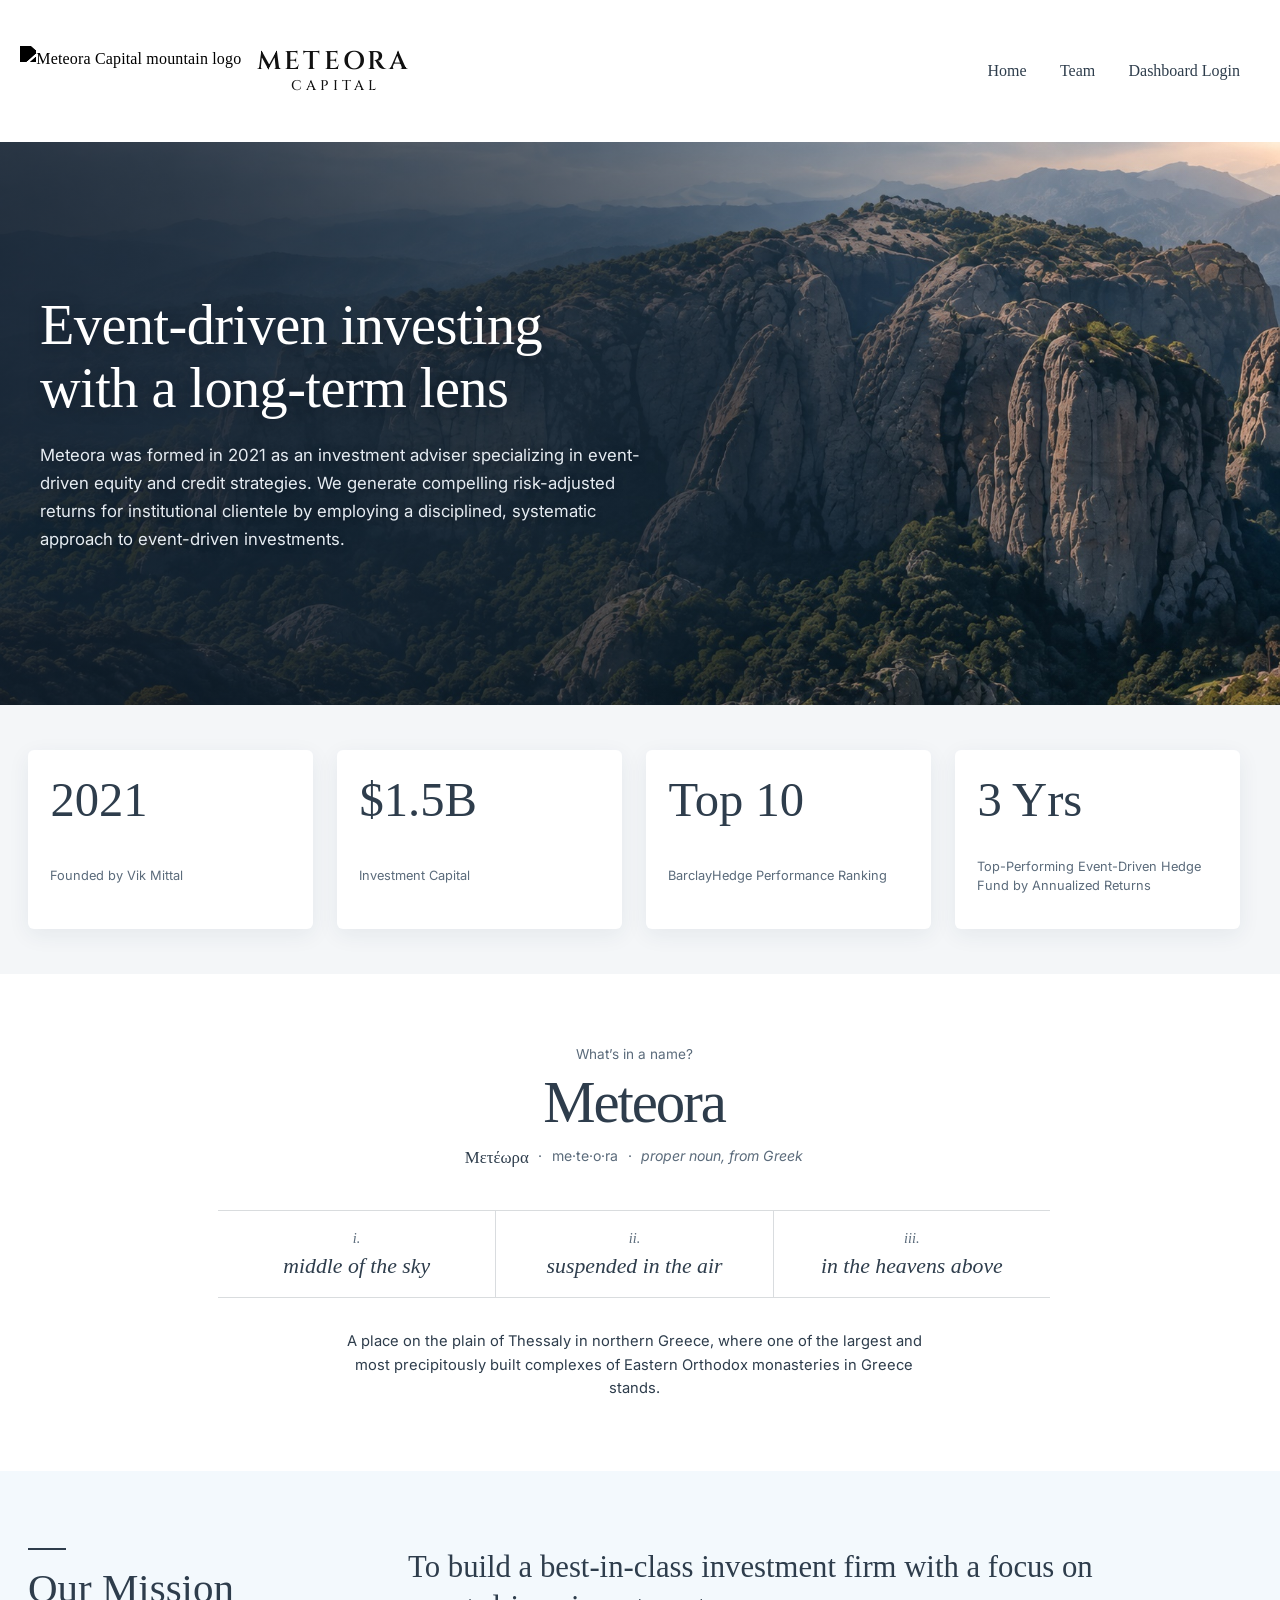
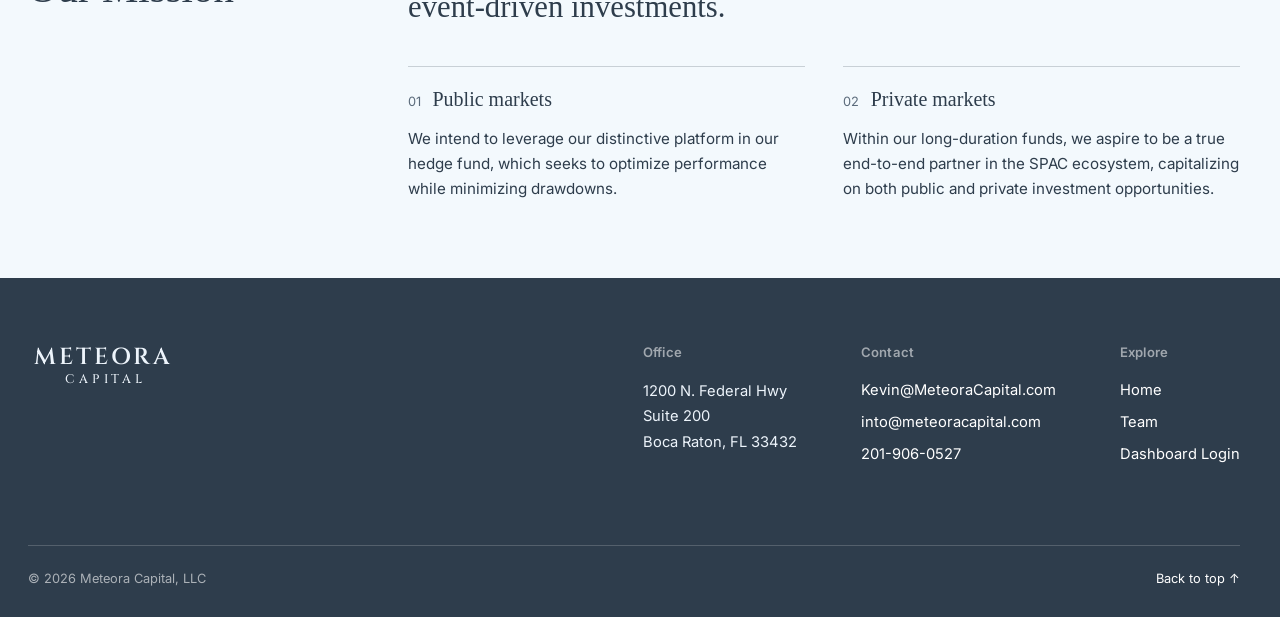
==== commit 5a2fd974: "Switch up the formatting" ====
--- a/index.html
+++ b/index.html
@@ -14,7 +14,7 @@
       href="https://fonts.googleapis.com/css2?family=Cinzel:wght@500;600&family=Inter:wght@400;700&display=swap"
       rel="stylesheet"
     />
-    <link rel="stylesheet" href="styles.css?v=26" />
+    <link rel="stylesheet" href="styles.css?v=30" />
   </head>
   <body class="home">
     <div class="page-shell">
@@ -101,51 +101,61 @@
           </div>
         </section>
 
-        <section class="mission-recognition section-surface-alt" id="mission">
-          <div class="container mission-recognition-layout">
-            <div class="mission-copy">
-              <p class="eyebrow">Our mission</p>
-              <h2>
-                Our mission is to build a best-in-class investment firm with a focus on event-driven investments.
-                We intend to leverage our distinctive platform in our public markets hedge fund, which seeks to
-                optimize performance while minimizing drawdowns. Within our long-duration private markets funds,
-                we aspire to be a true end-to-end partner in the SPAC ecosystem, capitalizing on a combination of
-                both public and private investment opportunities.
-              </h2>
-            </div>
-          </div>
-        </section>
 
         <section class="name-origin" aria-labelledby="name-origin-heading">
           <div class="container name-origin-layout">
-            <div class="name-origin-word">
-              <p class="name-origin-label">What&rsquo;s in a name?</p>
-              <h2 class="name-origin-heading" id="name-origin-heading">Meteora</h2>
-              <p class="name-origin-say">
-                <span>me&middot;te&middot;o&middot;ra</span>
-                <span class="name-origin-type">proper noun</span>
+            <p class="name-origin-label">What&rsquo;s in a name?</p>
+            <h2 class="name-origin-heading" id="name-origin-heading">Meteora</h2>
+            <p class="name-origin-say">
+              <span lang="el">Μετέωρα</span>
+              <span aria-hidden="true">&middot;</span>
+              <span>me&middot;te&middot;o&middot;ra</span>
+              <span aria-hidden="true">&middot;</span>
+              <span class="name-origin-type">proper noun, from Greek</span>
+            </p>
+
+            <ol class="name-origin-list" aria-label="Literal translations">
+              <li><span class="name-origin-num">i.</span>middle of the sky</li>
+              <li><span class="name-origin-num">ii.</span>suspended in the air</li>
+              <li><span class="name-origin-num">iii.</span>in the heavens above</li>
+            </ol>
+
+            <p class="name-origin-place">
+              A place on the plain of Thessaly in northern Greece, where one of the largest and most
+              precipitously built complexes of Eastern Orthodox monasteries in Greece stands.
+            </p>
+          </div>
+        </section>
+
+        <section class="mission-recognition section-surface-alt" id="mission" aria-labelledby="mission-heading">
+          <div class="container mission-layout">
+            <h2 class="mission-heading" id="mission-heading">Our Mission</h2>
+
+            <div class="mission-body">
+              <p class="mission-lead">
+                To build a best-in-class investment firm with a focus on event&#8209;driven investments.
               </p>
-            </div>
-
-            <div class="name-origin-meaning">
-              <p class="name-origin-label">Literally translated as</p>
-              <ol class="name-origin-list">
-                <li><span class="name-origin-num">01</span><span>&ldquo;middle of the sky&rdquo;</span></li>
-                <li><span class="name-origin-num">02</span><span>&ldquo;suspended in the air&rdquo;</span></li>
-                <li><span class="name-origin-num">03</span><span>&ldquo;in the heavens above&rdquo;</span></li>
-              </ol>
-
-              <div class="name-origin-place">
-                <p class="name-origin-label">The place</p>
-                <p>
-                  A place on the plain of Thessaly in northern Greece, where one of the largest and most
-                  precipitously built complexes of Eastern Orthodox monasteries in Greece stands.
-                </p>
+
+              <div class="mission-pillars">
+                <div class="mission-pillar">
+                  <p class="mission-pillar-label"><span>01</span> Public markets</p>
+                  <p>
+                    We intend to leverage our distinctive platform in our hedge fund, which seeks to
+                    optimize performance while minimizing drawdowns.
+                  </p>
+                </div>
+
+                <div class="mission-pillar">
+                  <p class="mission-pillar-label"><span>02</span> Private markets</p>
+                  <p>
+                    Within our long-duration funds, we aspire to be a true end-to-end partner in the SPAC
+                    ecosystem, capitalizing on both public and private investment opportunities.
+                  </p>
+                </div>
               </div>
             </div>
           </div>
         </section>
-
       </main>
 
       <footer class="site-footer" id="contact">
--- a/styles.css
+++ b/styles.css
@@ -3348,96 +3348,193 @@
   font-size: 1rem;
 }
 
-/* "What's in a name?" as an editorial dictionary entry: the word large on the
-   left, the three literal translations as a numbered list on the right. */
+/* "What's in a name?" as a centered dictionary plate: the word with its Greek
+   original, the three literal translations side by side, then the place. */
 .name-origin {
-  padding: clamp(3rem, 5vw, 4.5rem) 0;
+  padding: clamp(3rem, 5.5vw, 4.75rem) 0;
+  border-top: 0;
+  background: #fff;
 }
 
 .name-origin-layout {
+  display: flex;
+  flex-direction: column;
+  align-items: center;
+  gap: 0;
+  text-align: center;
+}
+
+.name-origin-label {
+  margin: 0 0 0.5rem;
+  color: #5b6b7b;
+  font-family: "Inter", Arial, sans-serif;
+  font-size: 0.85rem;
+}
+
+.name-origin-heading {
+  margin: 0;
+  color: #2e3d4c;
+  font-size: clamp(2.6rem, 4.6vw, 3.75rem);
+  font-weight: 400;
+  line-height: 1;
+}
+
+.name-origin-say {
+  display: flex;
+  flex-wrap: wrap;
+  justify-content: center;
+  gap: 0.3rem 0.6rem;
+  margin: 0.75rem 0 0;
+  color: #5b6b7b;
+  font-family: "Inter", Arial, sans-serif;
+  font-size: 0.88rem;
+}
+
+.name-origin-say [lang="el"] {
+  color: #2e3d4c;
+  font-family: "Times New Roman", Times, serif;
+  font-size: 1.05rem;
+}
+
+.name-origin-type {
+  font-style: italic;
+}
+
+.name-origin-list {
   display: grid;
-  grid-template-columns: minmax(0, 0.9fr) minmax(0, 1.1fr);
+  grid-template-columns: repeat(3, minmax(0, 1fr));
+  width: min(100%, 52rem);
+  margin: clamp(1.75rem, 3vw, 2.5rem) 0 0;
+  padding: 0;
+  list-style: none;
+  border-top: 1px solid rgba(46, 61, 76, 0.18);
+  border-bottom: 1px solid rgba(46, 61, 76, 0.18);
+}
+
+.name-origin-list li {
+  display: flex;
+  flex-direction: column;
+  align-items: center;
+  gap: 0.35rem;
+  padding: 1.15rem 1rem;
+  color: #2e3d4c;
+  font-size: clamp(1.15rem, 1.7vw, 1.4rem);
+  font-style: italic;
+  line-height: 1.2;
+}
+
+.name-origin-list li + li {
+  border-left: 1px solid rgba(46, 61, 76, 0.18);
+}
+
+.name-origin-num {
+  color: #5b6b7b;
+  font-size: 0.9rem;
+}
+
+.name-origin-place {
+  max-width: 38rem;
+  margin: clamp(1.5rem, 2.5vw, 2rem) 0 0;
+  color: #2e3d4c;
+  font-family: "Inter", Arial, sans-serif;
+  font-size: 0.92rem;
+  line-height: 1.6;
+}
+
+@media (max-width: 640px) {
+  .name-origin-list {
+    grid-template-columns: 1fr;
+  }
+
+  .name-origin-list li + li {
+    border-top: 1px solid rgba(46, 61, 76, 0.18);
+    border-left: 0;
+  }
+}
+
+/* Mission: heading on the left; a serif lead statement and two numbered
+   pillars (public / private markets) on the right. */
+.mission-recognition {
+  padding: clamp(3.5rem, 6vw, 5.5rem) 0;
+}
+
+.mission-layout {
+  display: grid;
+  grid-template-columns: minmax(0, 0.38fr) minmax(0, 1fr);
+  gap: clamp(1.5rem, 5vw, 5rem);
   align-items: start;
-  gap: clamp(2.5rem, 6vw, 6rem);
-}
-
-.name-origin-label {
-  margin: 0 0 0.6rem;
+}
+
+.mission-heading {
+  margin: 0;
+  color: #2e3d4c;
+  font-size: clamp(2rem, 3.2vw, 2.9rem);
+  font-weight: 400;
+  letter-spacing: 0;
+  line-height: 1.1;
+}
+
+.mission-lead {
+  margin: 0;
+  color: #2e3d4c;
+  font-size: clamp(1.5rem, 2.4vw, 2.15rem);
+  line-height: 1.3;
+}
+
+.mission-pillars {
+  display: grid;
+  grid-template-columns: repeat(2, minmax(0, 1fr));
+  gap: clamp(1.5rem, 3vw, 3rem);
+  margin-top: clamp(1.75rem, 3vw, 2.5rem);
+}
+
+.mission-pillar {
+  padding-top: 1rem;
+  border-top: 1px solid rgba(46, 61, 76, 0.22);
+}
+
+.mission-pillar p {
+  margin: 0;
+  color: #2e3d4c;
+  font-family: "Inter", Arial, sans-serif;
+  font-size: 0.95rem;
+  line-height: 1.65;
+}
+
+.mission-pillar .mission-pillar-label {
+  margin-bottom: 0.6rem;
+  font-family: "Times New Roman", Times, serif;
+  font-size: 1.25rem;
+}
+
+.mission-pillar-label span {
+  margin-right: 0.4rem;
   color: #5b6b7b;
   font-family: "Inter", Arial, sans-serif;
   font-size: 0.8rem;
-  letter-spacing: 0.01em;
-}
-
-.name-origin-heading {
-  margin: 0;
-  color: #2e3d4c;
-  font-size: clamp(2.8rem, 5vw, 4.25rem);
-  font-weight: 400;
-  letter-spacing: -0.02em;
-  line-height: 0.95;
-}
-
-.name-origin-say {
-  display: flex;
-  flex-wrap: wrap;
-  gap: 0.4rem 1.1rem;
-  margin: 0.9rem 0 0;
-  padding-top: 0.8rem;
-  border-top: 1px solid rgba(46, 61, 76, 0.18);
-  color: #2e3d4c;
-  font-family: "Inter", Arial, sans-serif;
-  font-size: 1rem;
-}
-
-.name-origin-type {
-  color: #5b6b7b;
-  font-style: italic;
-}
-
-.name-origin-list {
-  margin: 0;
-  padding: 0;
-  list-style: none;
-  border-top: 1px solid rgba(46, 61, 76, 0.18);
-}
-
-.name-origin-list li {
-  display: flex;
-  align-items: baseline;
-  gap: 1.5rem;
-  padding: 0.6rem 0;
-  border-bottom: 1px solid rgba(46, 61, 76, 0.18);
-  color: #2e3d4c;
-  font-size: clamp(1.15rem, 1.6vw, 1.4rem);
-  font-style: italic;
-  line-height: 1.2;
-}
-
-.name-origin-num {
-  flex: 0 0 auto;
-  color: #5b6b7b;
-  font-family: "Inter", Arial, sans-serif;
-  font-size: 0.8rem;
-  font-style: normal;
-  letter-spacing: 0.04em;
-}
-
-.name-origin-place {
-  margin-top: 1.4rem;
-}
-
-.name-origin-place p:last-child {
-  max-width: 34rem;
-  margin: 0;
-  color: #2e3d4c;
-  font-family: "Inter", Arial, sans-serif;
-  font-size: 0.92rem;
-  line-height: 1.6;
+}
+
+.mission-heading::before {
+  content: "";
+  display: block;
+  width: 2.4rem;
+  height: 2px;
+  margin-bottom: 1rem;
+  background: #2e3d4c;
 }
 
 @media (max-width: 920px) {
-  .name-origin-layout {
+  .mission-layout {
     grid-template-columns: 1fr;
   }
-}
+
+  .mission-heading {
+    justify-self: start;
+  }
+}
+
+@media (max-width: 640px) {
+  .mission-pillars {
+    grid-template-columns: 1fr;
+  }
+}
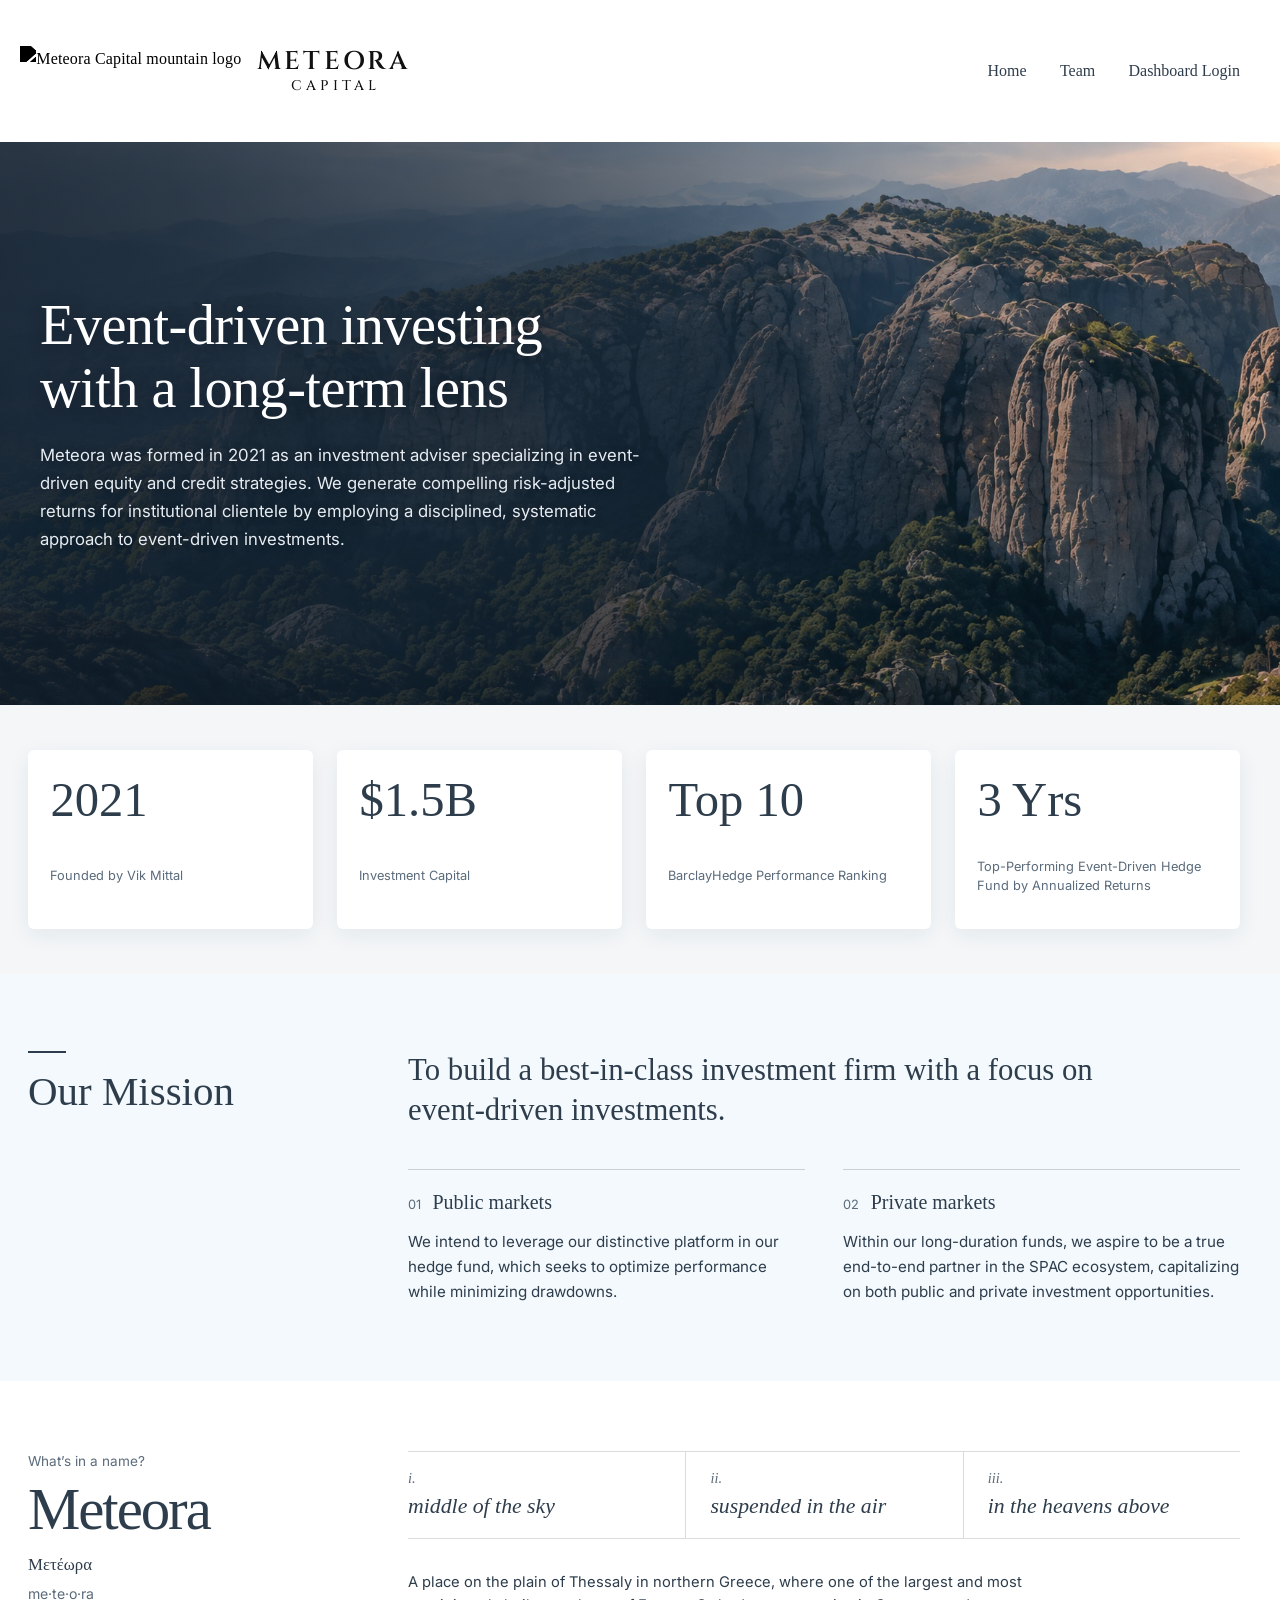
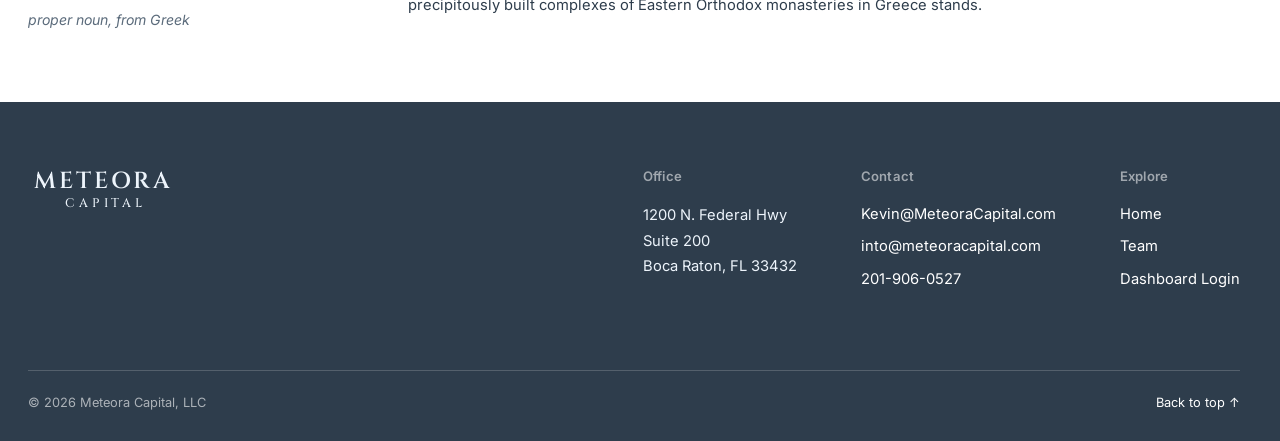
==== commit 28830cb9: "Definition change" ====
--- a/index.html
+++ b/index.html
@@ -14,7 +14,7 @@
       href="https://fonts.googleapis.com/css2?family=Cinzel:wght@500;600&family=Inter:wght@400;700&display=swap"
       rel="stylesheet"
     />
-    <link rel="stylesheet" href="styles.css?v=30" />
+    <link rel="stylesheet" href="styles.css?v=34" />
   </head>
   <body class="home">
     <div class="page-shell">
@@ -102,31 +102,6 @@
         </section>
 
 
-        <section class="name-origin" aria-labelledby="name-origin-heading">
-          <div class="container name-origin-layout">
-            <p class="name-origin-label">What&rsquo;s in a name?</p>
-            <h2 class="name-origin-heading" id="name-origin-heading">Meteora</h2>
-            <p class="name-origin-say">
-              <span lang="el">Μετέωρα</span>
-              <span aria-hidden="true">&middot;</span>
-              <span>me&middot;te&middot;o&middot;ra</span>
-              <span aria-hidden="true">&middot;</span>
-              <span class="name-origin-type">proper noun, from Greek</span>
-            </p>
-
-            <ol class="name-origin-list" aria-label="Literal translations">
-              <li><span class="name-origin-num">i.</span>middle of the sky</li>
-              <li><span class="name-origin-num">ii.</span>suspended in the air</li>
-              <li><span class="name-origin-num">iii.</span>in the heavens above</li>
-            </ol>
-
-            <p class="name-origin-place">
-              A place on the plain of Thessaly in northern Greece, where one of the largest and most
-              precipitously built complexes of Eastern Orthodox monasteries in Greece stands.
-            </p>
-          </div>
-        </section>
-
         <section class="mission-recognition section-surface-alt" id="mission" aria-labelledby="mission-heading">
           <div class="container mission-layout">
             <h2 class="mission-heading" id="mission-heading">Our Mission</h2>
@@ -153,6 +128,35 @@
                   </p>
                 </div>
               </div>
+            </div>
+          </div>
+        </section>
+
+        <section class="name-origin" aria-labelledby="name-origin-heading">
+          <div class="container name-origin-layout">
+            <div class="name-origin-word">
+              <p class="name-origin-label">What&rsquo;s in a name?</p>
+              <h2 class="name-origin-heading" id="name-origin-heading">Meteora</h2>
+              <p class="name-origin-say">
+                <span lang="el">Μετέωρα</span>
+                <span aria-hidden="true">&middot;</span>
+                <span>me&middot;te&middot;o&middot;ra</span>
+                <span aria-hidden="true">&middot;</span>
+                <span class="name-origin-type">proper noun, from Greek</span>
+              </p>
+            </div>
+
+            <div class="name-origin-meaning">
+              <ol class="name-origin-list" aria-label="Literal translations">
+                <li><span class="name-origin-num">i.</span>middle of the sky</li>
+                <li><span class="name-origin-num">ii.</span>suspended in the air</li>
+                <li><span class="name-origin-num">iii.</span>in the heavens above</li>
+              </ol>
+
+              <p class="name-origin-place">
+                A place on the plain of Thessaly in northern Greece, where one of the largest and most
+                precipitously built complexes of Eastern Orthodox monasteries in Greece stands.
+              </p>
             </div>
           </div>
         </section>
--- a/styles.css
+++ b/styles.css
@@ -3538,3 +3538,56 @@
     grid-template-columns: 1fr;
   }
 }
+
+/* Definition mirrors the mission layout: the word and pronunciation in the
+   left column, the translations and place note in the right column. */
+.name-origin-layout {
+  display: grid;
+  grid-template-columns: minmax(0, 0.38fr) minmax(0, 1fr);
+  gap: clamp(1.5rem, 5vw, 5rem);
+  align-items: start;
+  text-align: left;
+}
+
+.name-origin-say {
+  flex-direction: column;
+  align-items: flex-start;
+  gap: 0.25rem;
+}
+
+.name-origin-say [aria-hidden="true"] {
+  display: none;
+}
+
+.name-origin-list {
+  width: 100%;
+  margin-top: 0;
+}
+
+.name-origin-list li {
+  align-items: flex-start;
+}
+
+.name-origin-list li:first-child {
+  padding-left: 0;
+}
+
+.name-origin-list li + li {
+  padding-left: 1.5rem;
+}
+
+.name-origin-place {
+  max-width: 40rem;
+}
+
+@media (max-width: 920px) {
+  .name-origin-layout {
+    grid-template-columns: 1fr;
+  }
+}
+
+@media (max-width: 640px) {
+  .name-origin-list li + li {
+    padding-left: 0;
+  }
+}
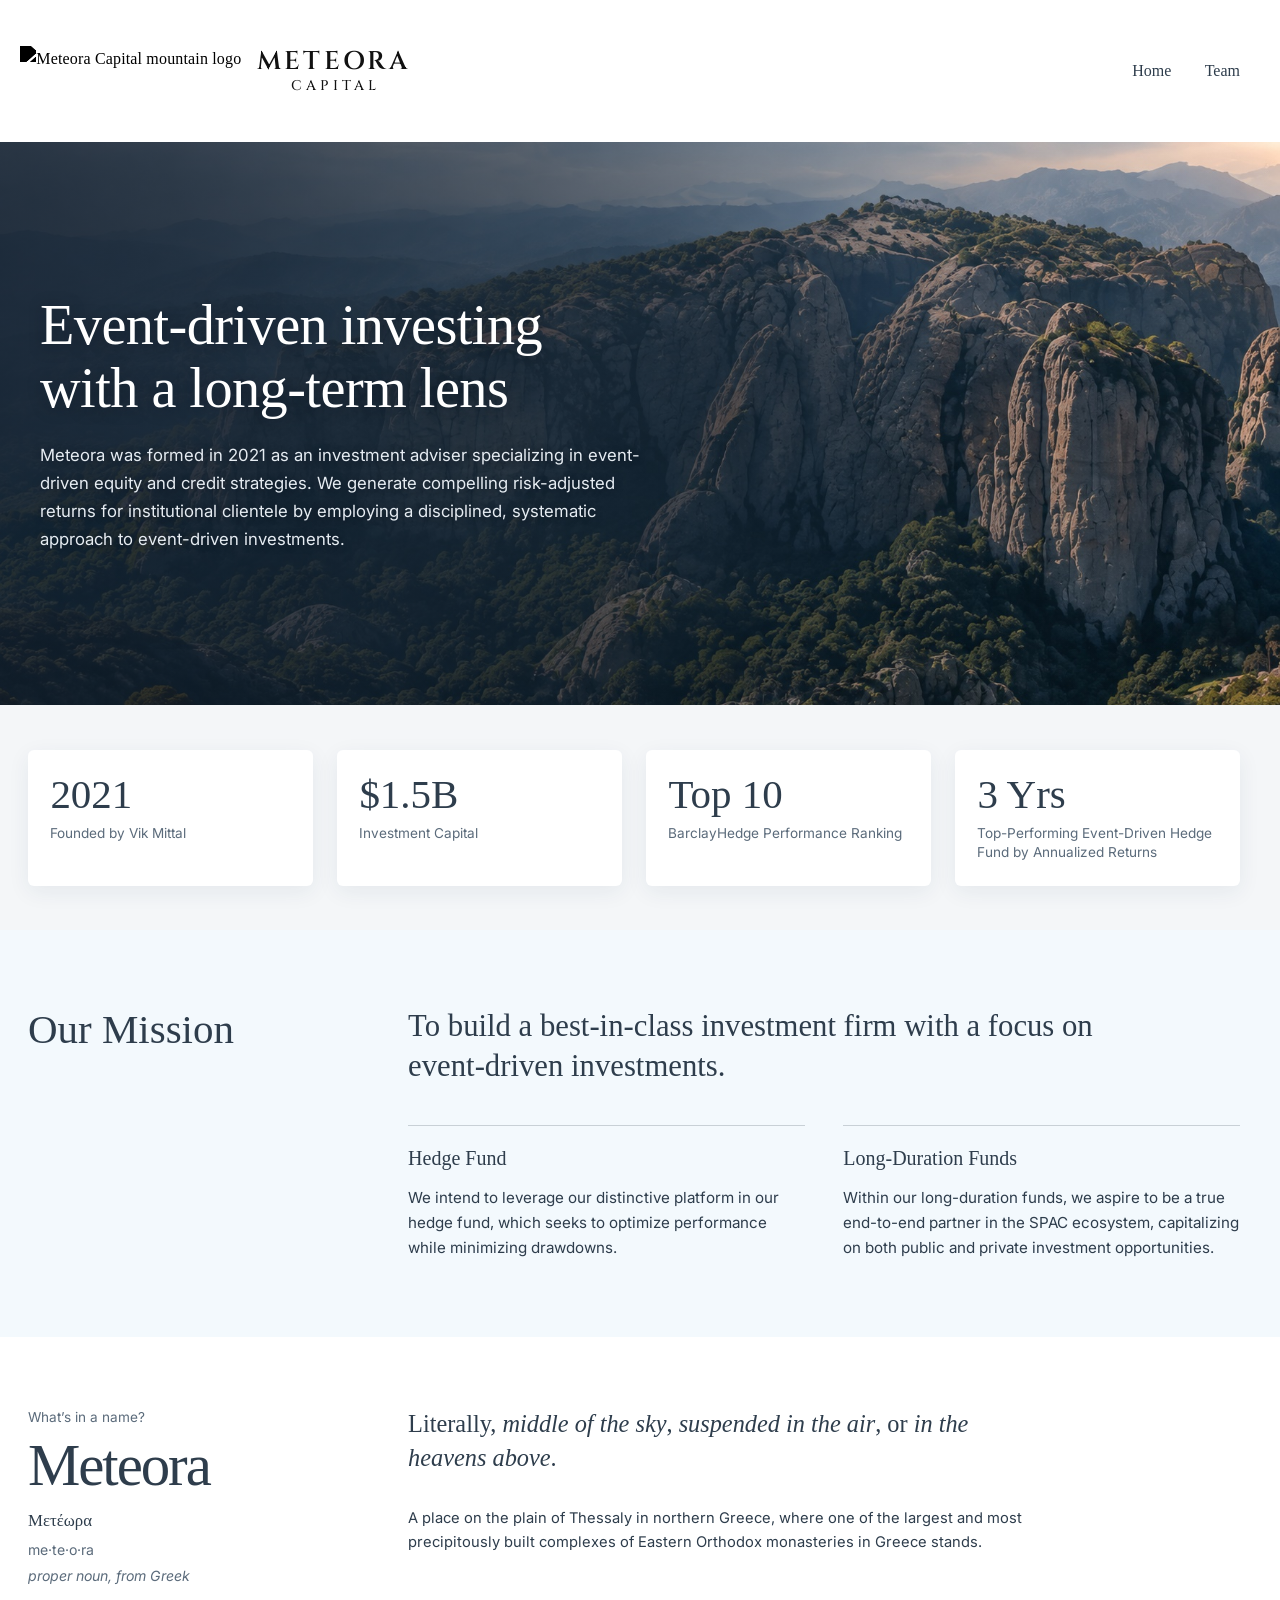
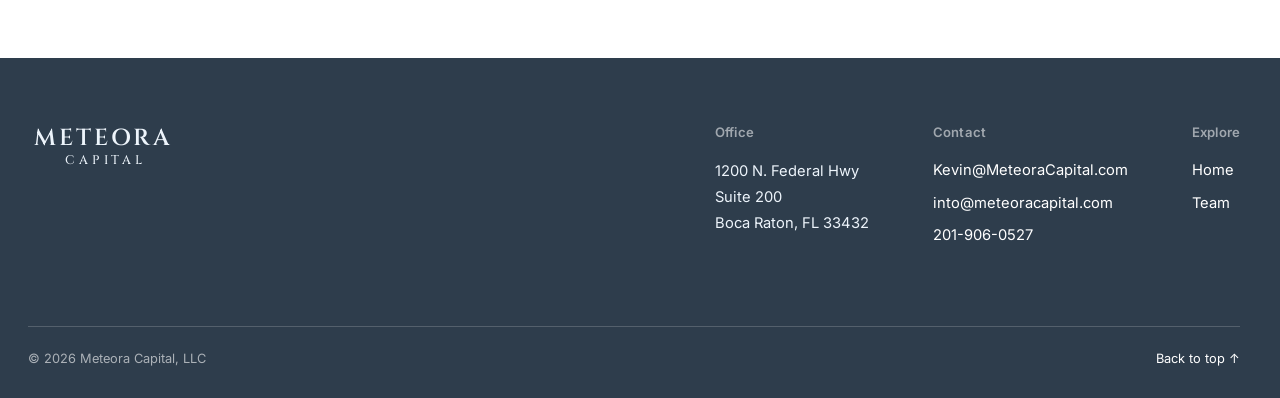
==== commit ad7f3058: "Recommendations by the lukes to fix the design" ====
--- a/index.html
+++ b/index.html
@@ -48,15 +48,7 @@
             <nav class="site-nav" id="site-nav" aria-label="Main navigation">
               <a href="index.html">Home</a>
               <a href="team.html">Team</a>
-              <a class="mobile-login-link" href="https://dashboard.meteoracapital.dev">Dashboard Login</a>
             </nav>
-
-            <a
-              class="header-cta"
-              href="https://dashboard.meteoracapital.dev"
-            >
-              Dashboard Login
-            </a>
           </div>
         </div>
       </header>
@@ -113,7 +105,7 @@
 
               <div class="mission-pillars">
                 <div class="mission-pillar">
-                  <p class="mission-pillar-label"><span>01</span> Public markets</p>
+                  <p class="mission-pillar-label">Hedge Fund</p>
                   <p>
                     We intend to leverage our distinctive platform in our hedge fund, which seeks to
                     optimize performance while minimizing drawdowns.
@@ -121,7 +113,7 @@
                 </div>
 
                 <div class="mission-pillar">
-                  <p class="mission-pillar-label"><span>02</span> Private markets</p>
+                  <p class="mission-pillar-label">Long-Duration Funds</p>
                   <p>
                     Within our long-duration funds, we aspire to be a true end-to-end partner in the SPAC
                     ecosystem, capitalizing on both public and private investment opportunities.
@@ -147,11 +139,10 @@
             </div>
 
             <div class="name-origin-meaning">
-              <ol class="name-origin-list" aria-label="Literal translations">
-                <li><span class="name-origin-num">i.</span>middle of the sky</li>
-                <li><span class="name-origin-num">ii.</span>suspended in the air</li>
-                <li><span class="name-origin-num">iii.</span>in the heavens above</li>
-              </ol>
+              <p class="name-origin-translation">
+                Literally, <em>middle of the sky</em>, <em>suspended in the air</em>, or
+                <em>in the heavens above</em>.
+              </p>
 
               <p class="name-origin-place">
                 A place on the plain of Thessaly in northern Greece, where one of the largest and most
@@ -197,7 +188,6 @@
               <p class="footer-heading">Explore</p>
               <a href="index.html">Home</a>
               <a href="team.html">Team</a>
-              <a href="https://dashboard.meteoracapital.dev">Dashboard Login</a>
             </nav>
           </div>
 
--- a/styles.css
+++ b/styles.css
@@ -2032,10 +2032,6 @@
   font-weight: 600;
 }
 
-.site-nav .mobile-login-link {
-  display: none;
-}
-
 .team-page {
   background: #fff;
 }
@@ -2427,10 +2423,6 @@
     display: none;
   }
 
-  .site-nav .mobile-login-link {
-    display: inline-flex;
-  }
-
   .brand-mark {
     width: 2.55rem;
     height: 2.55rem;
@@ -3032,35 +3024,28 @@
   gap: clamp(1rem, 2vw, 1.5rem);
 }
 
-/* Figure sits at the top; the description is centered in the space between
-   the figure and the bottom of the card. */
+/* Stat with its label directly beneath it. */
 .pillar-card {
-  display: flex;
-  flex-direction: column;
-  min-height: clamp(11rem, 14vw, 13rem);
-  padding: 1.6rem 1.4rem;
+  padding: 1.5rem 1.4rem 1.4rem;
   border-radius: 6px;
   background: #fff;
   box-shadow: 0 6px 22px rgba(31, 53, 80, 0.07);
 }
 
 .pillar-card p {
-  margin: 0 0 auto;
-  padding-top: 1.5rem;
+  margin: 0.55rem 0 0;
   color: #5b6b7b;
   font-family: "Inter", Arial, sans-serif;
-  font-size: 0.8rem;
-  line-height: 1.55;
+  font-size: 0.85rem;
+  line-height: 1.45;
 }
 
 .pillar-card .pillar-stat {
-  align-self: start;
-  margin: 0 0 auto;
-  padding-top: 0;
+  margin: 0;
   font-family: "Times New Roman", Times, serif;
   color: #2e3d4c;
-  font-size: clamp(2.4rem, 3.8vw, 3.4rem);
-  line-height: 1.02;
+  font-size: clamp(2.2rem, 3.2vw, 2.9rem);
+  line-height: 1;
 }
 
 @media (max-width: 920px) {
@@ -3400,36 +3385,16 @@
   font-style: italic;
 }
 
-.name-origin-list {
-  display: grid;
-  grid-template-columns: repeat(3, minmax(0, 1fr));
-  width: min(100%, 52rem);
-  margin: clamp(1.75rem, 3vw, 2.5rem) 0 0;
-  padding: 0;
-  list-style: none;
-  border-top: 1px solid rgba(46, 61, 76, 0.18);
-  border-bottom: 1px solid rgba(46, 61, 76, 0.18);
-}
-
-.name-origin-list li {
-  display: flex;
-  flex-direction: column;
-  align-items: center;
-  gap: 0.35rem;
-  padding: 1.15rem 1rem;
-  color: #2e3d4c;
-  font-size: clamp(1.15rem, 1.7vw, 1.4rem);
+.name-origin-translation {
+  max-width: 40rem;
+  margin: 0;
+  color: #2e3d4c;
+  font-size: clamp(1.25rem, 1.9vw, 1.6rem);
+  line-height: 1.4;
+}
+
+.name-origin-translation em {
   font-style: italic;
-  line-height: 1.2;
-}
-
-.name-origin-list li + li {
-  border-left: 1px solid rgba(46, 61, 76, 0.18);
-}
-
-.name-origin-num {
-  color: #5b6b7b;
-  font-size: 0.9rem;
 }
 
 .name-origin-place {
@@ -3439,17 +3404,6 @@
   font-family: "Inter", Arial, sans-serif;
   font-size: 0.92rem;
   line-height: 1.6;
-}
-
-@media (max-width: 640px) {
-  .name-origin-list {
-    grid-template-columns: 1fr;
-  }
-
-  .name-origin-list li + li {
-    border-top: 1px solid rgba(46, 61, 76, 0.18);
-    border-left: 0;
-  }
 }
 
 /* Mission: heading on the left; a serif lead statement and two numbered
@@ -3505,22 +3459,6 @@
   margin-bottom: 0.6rem;
   font-family: "Times New Roman", Times, serif;
   font-size: 1.25rem;
-}
-
-.mission-pillar-label span {
-  margin-right: 0.4rem;
-  color: #5b6b7b;
-  font-family: "Inter", Arial, sans-serif;
-  font-size: 0.8rem;
-}
-
-.mission-heading::before {
-  content: "";
-  display: block;
-  width: 2.4rem;
-  height: 2px;
-  margin-bottom: 1rem;
-  background: #2e3d4c;
 }
 
 @media (max-width: 920px) {
@@ -3559,23 +3497,6 @@
   display: none;
 }
 
-.name-origin-list {
-  width: 100%;
-  margin-top: 0;
-}
-
-.name-origin-list li {
-  align-items: flex-start;
-}
-
-.name-origin-list li:first-child {
-  padding-left: 0;
-}
-
-.name-origin-list li + li {
-  padding-left: 1.5rem;
-}
-
 .name-origin-place {
   max-width: 40rem;
 }
@@ -3586,8 +3507,3 @@
   }
 }
 
-@media (max-width: 640px) {
-  .name-origin-list li + li {
-    padding-left: 0;
-  }
-}
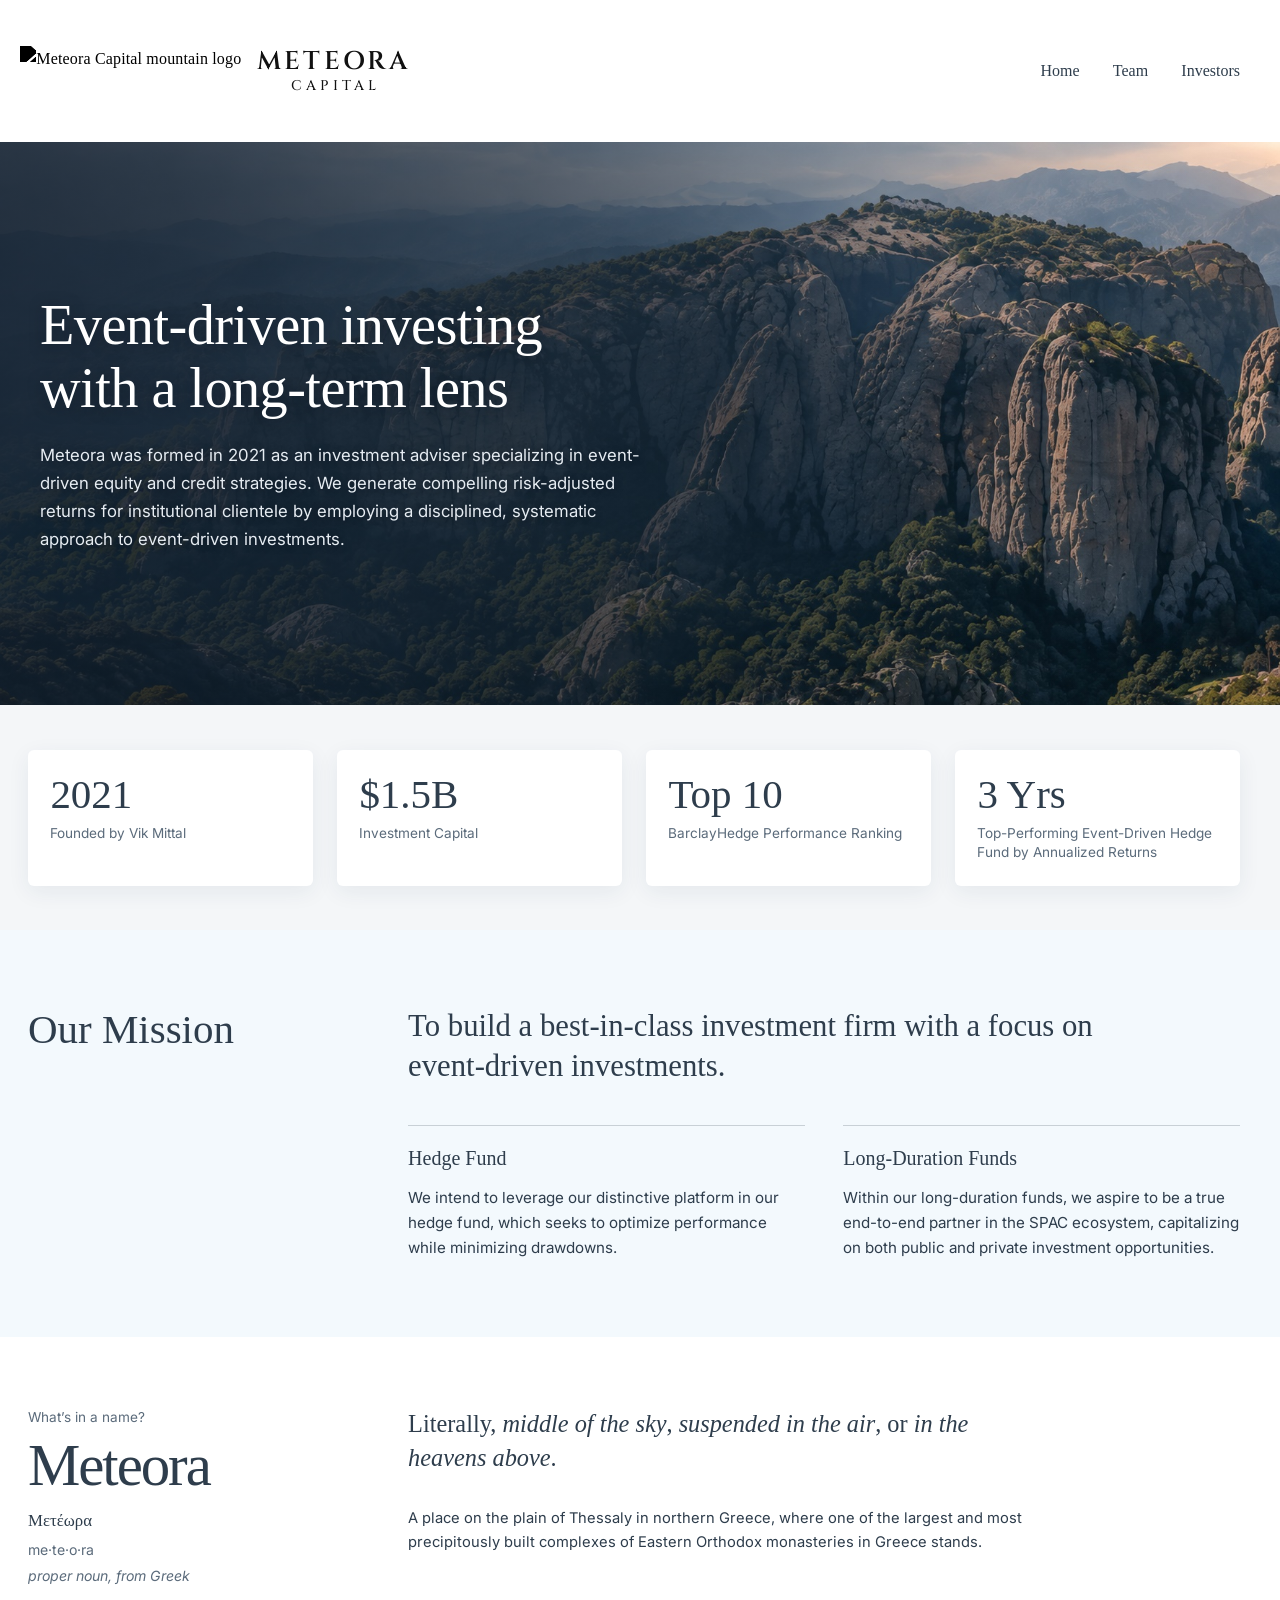
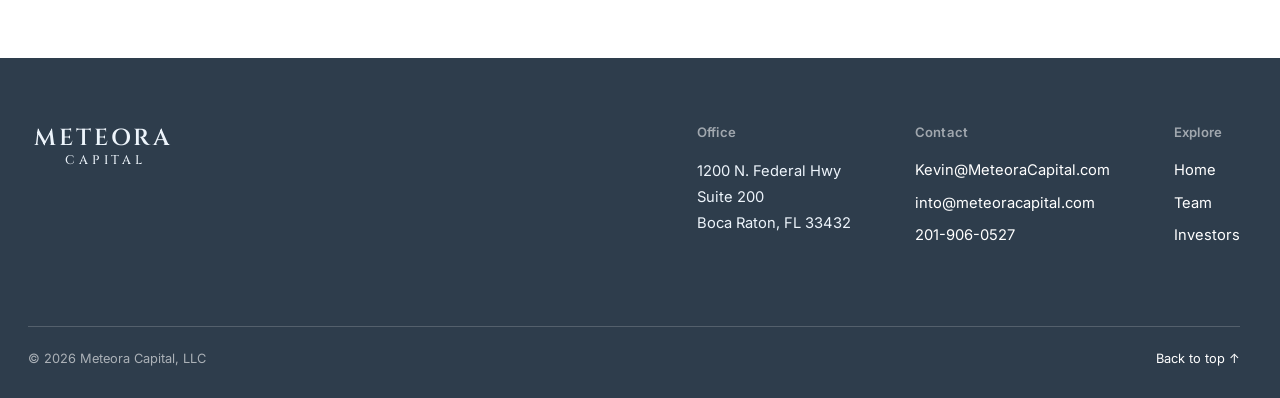
==== commit a748ad31: "Investor deck changes" ====
--- a/index.html
+++ b/index.html
@@ -48,6 +48,7 @@
             <nav class="site-nav" id="site-nav" aria-label="Main navigation">
               <a href="index.html">Home</a>
               <a href="team.html">Team</a>
+              <a href="investors.html">Investors</a>
             </nav>
           </div>
         </div>
@@ -188,6 +189,7 @@
               <p class="footer-heading">Explore</p>
               <a href="index.html">Home</a>
               <a href="team.html">Team</a>
+              <a href="investors.html">Investors</a>
             </nav>
           </div>
 
--- a/styles.css
+++ b/styles.css
@@ -3507,3 +3507,490 @@
   }
 }
 
+
+/* Team page org chart: Vik on top, Kevin and Joe reporting below, joined by
+   thin connector lines. */
+.org-chart-section {
+  padding: clamp(2.75rem, 5vw, 4.5rem) 0 clamp(3.5rem, 6vw, 5.5rem);
+  background: #fff;
+}
+
+.org-chart {
+  display: flex;
+  flex-direction: column;
+  align-items: center;
+}
+
+.org-chart .team-member-card {
+  width: min(100%, 26rem);
+  border: 1px solid #d9dee5;
+  min-height: 168px;
+  padding: 1.75rem 2rem;
+}
+
+.org-chart .team-member-card h3 {
+  font-size: clamp(1.2rem, 1.7vw, 1.5rem);
+}
+
+.org-chart .team-member-card p {
+  font-size: 1.02rem;
+  font-style: italic;
+}
+
+.org-chart-top {
+  position: relative;
+}
+
+.org-chart-top::after {
+  content: "";
+  position: absolute;
+  top: 100%;
+  left: 50%;
+  width: 1px;
+  height: 2rem;
+  background: #d9dee5;
+}
+
+.org-chart-reports {
+  position: relative;
+  display: flex;
+  justify-content: center;
+  gap: 4rem;
+  margin-top: 4rem;
+}
+
+/* Horizontal bar spanning the centers of the two report cards. */
+.org-chart-reports::before {
+  content: "";
+  position: absolute;
+  top: -2rem;
+  left: calc(25% - 1rem);
+  right: calc(25% - 1rem);
+  height: 1px;
+  background: #d9dee5;
+}
+
+.org-chart-reports .team-member-card {
+  position: relative;
+}
+
+.org-chart-reports .team-member-card::before {
+  content: "";
+  position: absolute;
+  bottom: 100%;
+  left: 50%;
+  width: 1px;
+  height: 2rem;
+  background: #d9dee5;
+}
+
+@media (max-width: 640px) {
+  .org-chart-reports {
+    flex-direction: column;
+    align-items: center;
+    gap: 1.5rem;
+    width: 100%;
+    margin-top: 1.5rem;
+  }
+
+  .org-chart-top::after,
+  .org-chart-reports::before,
+  .org-chart-reports .team-member-card::before {
+    display: none;
+  }
+}
+
+/* Clickable placards open a bio dialog (script.js). */
+.bio-trigger {
+  font: inherit;
+  color: inherit;
+  cursor: pointer;
+  transition: transform 0.2s ease, box-shadow 0.2s ease, background-color 0.2s ease, border-color 0.2s ease;
+}
+
+.bio-trigger:hover,
+.bio-trigger:focus-visible {
+  border-color: #2e3d4c;
+  background: #2e3d4c;
+}
+
+.bio-trigger:hover h3,
+.bio-trigger:hover p,
+.bio-trigger:focus-visible h3,
+.bio-trigger:focus-visible p {
+  color: #fff;
+}
+
+.bio-trigger:focus-visible {
+  outline: 2px solid #83b8dc;
+  outline-offset: 3px;
+}
+
+.bio-dialog {
+  width: min(100% - 2rem, 52rem);
+  max-height: min(100% - 2rem, 40rem);
+  padding: 0;
+  border: 0;
+  border-radius: 0;
+  background: #fff;
+  color: #2e3d4c;
+  box-shadow: 0 24px 60px rgba(18, 29, 43, 0.3);
+}
+
+.bio-dialog[open] {
+  animation: bio-open 0.25s ease;
+  outline: none;
+}
+
+.bio-dialog::backdrop {
+  background: rgba(18, 29, 43, 0.55);
+}
+
+@keyframes bio-open {
+  from {
+    opacity: 0;
+    transform: scale(0.96);
+  }
+}
+
+/* Navy band with name and title on the left, Exit on the right. */
+.bio-header {
+  position: relative;
+  min-height: clamp(6.5rem, 12vw, 9rem);
+  padding: clamp(1.4rem, 2.5vw, 2rem) clamp(1.25rem, 3vw, 2.25rem);
+  padding-right: 5rem;
+  background: #2e3d4c;
+  color: #fff;
+}
+
+.bio-header h2 {
+  margin: 0 0 0.4rem;
+  color: #fff;
+  font-family: "Times New Roman", Times, serif;
+  font-size: clamp(1.3rem, 2vw, 1.6rem);
+  font-weight: 400;
+  line-height: 1.15;
+}
+
+.bio-role {
+  margin: 0;
+  color: #fff;
+  font-family: "Times New Roman", Times, serif;
+  font-size: clamp(0.95rem, 1.2vw, 1.08rem);
+  font-style: italic;
+}
+
+.bio-close {
+  position: absolute;
+  top: clamp(1.2rem, 2.2vw, 1.75rem);
+  right: clamp(1.25rem, 3vw, 2.25rem);
+  padding: 0;
+  border: 0;
+  background: none;
+  color: #fff;
+  font-family: "Times New Roman", Times, serif;
+  font-size: 1.05rem;
+  cursor: pointer;
+}
+
+.bio-close:hover {
+  text-decoration: underline;
+  text-underline-offset: 4px;
+}
+
+.bio-body {
+  padding: clamp(1.25rem, 2.5vw, 1.6rem) clamp(1.25rem, 3vw, 2.25rem) clamp(1.4rem, 2.8vw, 1.9rem);
+}
+
+.bio-body p {
+  margin: 0 0 0.85rem;
+  font-family: "Times New Roman", Times, serif;
+  font-size: clamp(0.9rem, 1vw, 0.98rem);
+  line-height: 1.5;
+}
+
+.bio-body p:last-child {
+  margin-bottom: 0;
+}
+
+/* Investors page: attestation form, then DocSend materials (investors.js). */
+.investors-page [hidden] {
+  display: none !important;
+}
+
+.investor-access {
+  padding: clamp(2.5rem, 5vw, 4.5rem) 0 clamp(3.5rem, 6vw, 5.5rem);
+  background: #fff;
+}
+
+.investor-panel {
+  max-width: 50rem;
+  margin: 0 auto;
+  padding: clamp(1.5rem, 3.5vw, 2.75rem);
+  border: 1px solid #d9dee5;
+  border-radius: 3px;
+  background: #fff;
+  box-shadow: 0 5px 20px rgba(25, 47, 73, 0.035);
+}
+
+.investor-form {
+  display: grid;
+  gap: 1.35rem;
+}
+
+.investor-form-intro h2 {
+  margin: 0 0 0.5rem;
+  color: #2e3d4c;
+  font-family: "Times New Roman", Times, serif;
+  font-size: clamp(1.5rem, 2.4vw, 1.9rem);
+  font-weight: 400;
+}
+
+.investor-form-intro p {
+  margin: 0;
+  color: #2e3d4c;
+  font-size: 0.98rem;
+  line-height: 1.6;
+}
+
+.form-row {
+  display: grid;
+  grid-template-columns: repeat(2, minmax(0, 1fr));
+  gap: 1.1rem;
+}
+
+.form-group {
+  display: grid;
+  gap: 0.7rem;
+  min-width: 0;
+  margin: 0;
+  padding: 0;
+  border: 0;
+}
+
+.form-group legend {
+  margin-bottom: 0.7rem;
+  padding: 0;
+  color: #2e3d4c;
+  font-size: 0.88rem;
+  font-weight: 600;
+}
+
+.choice-row {
+  display: flex;
+  flex-wrap: wrap;
+  gap: 0.6rem 1.75rem;
+}
+
+.check-option {
+  display: flex;
+  align-items: flex-start;
+  gap: 0.65rem;
+  color: #2e3d4c;
+  font-size: 0.92rem;
+  line-height: 1.5;
+  cursor: pointer;
+}
+
+.check-option input {
+  flex: none;
+  width: 1rem;
+  height: 1rem;
+  margin: 0.2rem 0 0;
+  accent-color: #2e3d4c;
+}
+
+.attest-option {
+  padding: 1rem 1.1rem;
+  border: 1px solid #d9dee5;
+  border-radius: 3px;
+  background: #f7f9fb;
+}
+
+.form-status {
+  margin: 0;
+  padding: 0.75rem 0.9rem;
+  border-left: 3px solid #b5523b;
+  background: #fbf3f1;
+  color: #7a2f1f;
+  font-size: 0.92rem;
+}
+
+.investor-submit {
+  justify-self: start;
+  padding: 0 1.6rem;
+  border-color: #2e3d4c;
+  background: #2e3d4c;
+}
+
+.investor-submit:hover,
+.investor-submit:focus-visible {
+  background: #1c2a3a;
+}
+
+.investor-submit:disabled {
+  opacity: 0.6;
+  cursor: default;
+  transform: none;
+}
+
+.materials-grid {
+  display: grid;
+  grid-template-columns: repeat(2, minmax(0, 1fr));
+  gap: 1rem;
+  margin-top: 1.5rem;
+}
+
+.material-card {
+  display: grid;
+  gap: 0.5rem;
+  padding: 1.5rem;
+  border: 1px solid #d9dee5;
+  border-radius: 3px;
+  color: #2e3d4c;
+  text-decoration: none;
+  transition: background-color 0.2s ease, color 0.2s ease, border-color 0.2s ease;
+}
+
+.material-card:hover,
+.material-card:focus-visible {
+  border-color: #2e3d4c;
+  background: #2e3d4c;
+  color: #fff;
+}
+
+.material-title {
+  font-family: "Times New Roman", Times, serif;
+  font-size: 1.3rem;
+}
+
+.material-link {
+  font-size: 0.88rem;
+  font-style: italic;
+}
+
+@media (max-width: 640px) {
+  .form-row,
+  .materials-grid {
+    grid-template-columns: 1fr;
+  }
+
+  .investor-submit {
+    justify-self: stretch;
+  }
+}
+
+/* Investor portal: sign-in extras, approver review page. */
+.form-actions {
+  display: flex;
+  flex-wrap: wrap;
+  align-items: center;
+  gap: 1rem 1.5rem;
+}
+
+.form-actions .investor-submit {
+  margin-top: 0;
+}
+
+.text-button {
+  padding: 0;
+  border: 0;
+  background: none;
+  color: #2e3d4c;
+  font: inherit;
+  font-size: 0.92rem;
+  text-decoration: underline;
+  text-underline-offset: 3px;
+  cursor: pointer;
+}
+
+.text-button:hover {
+  color: #1c2a3a;
+}
+
+.forgot-form {
+  margin-top: 1.25rem;
+  padding-top: 1.25rem;
+  border-top: 1px solid #e0e5eb;
+}
+
+.panel-footer {
+  display: flex;
+  flex-wrap: wrap;
+  align-items: baseline;
+  gap: 0.5rem;
+  margin-top: 1.5rem;
+  padding-top: 1.25rem;
+  border-top: 1px solid #e0e5eb;
+  color: #2e3d4c;
+  font-size: 0.92rem;
+}
+
+.panel-footer p {
+  margin: 0;
+}
+
+.form-status.is-success {
+  border-left-color: #3f7a5a;
+  background: #f0f7f3;
+  color: #24553b;
+}
+
+.investor-access > .container > .form-status {
+  max-width: 50rem;
+  margin: 1rem auto 0;
+}
+
+.materials-head {
+  display: flex;
+  align-items: flex-start;
+  justify-content: space-between;
+  gap: 1rem;
+}
+
+.review-details {
+  display: grid;
+  grid-template-columns: 9rem 1fr;
+  gap: 0.6rem 1rem;
+  margin: 1.5rem 0;
+  color: #2e3d4c;
+  font-size: 0.95rem;
+}
+
+.review-details dt {
+  font-weight: 600;
+}
+
+.review-details dd {
+  margin: 0;
+  overflow-wrap: anywhere;
+}
+
+.review-details ul {
+  margin: 0;
+  padding-left: 1.1rem;
+}
+
+.deny-button {
+  margin-top: 0;
+  padding: 0 1.6rem;
+  border-color: #b5523b;
+  background: #fff;
+  color: #b5523b;
+}
+
+.deny-button:hover,
+.deny-button:focus-visible {
+  background: #b5523b;
+  color: #fff;
+}
+
+@media (max-width: 640px) {
+  .review-details {
+    grid-template-columns: 1fr;
+  }
+
+  .review-details dd {
+    margin-bottom: 0.4rem;
+  }
+}
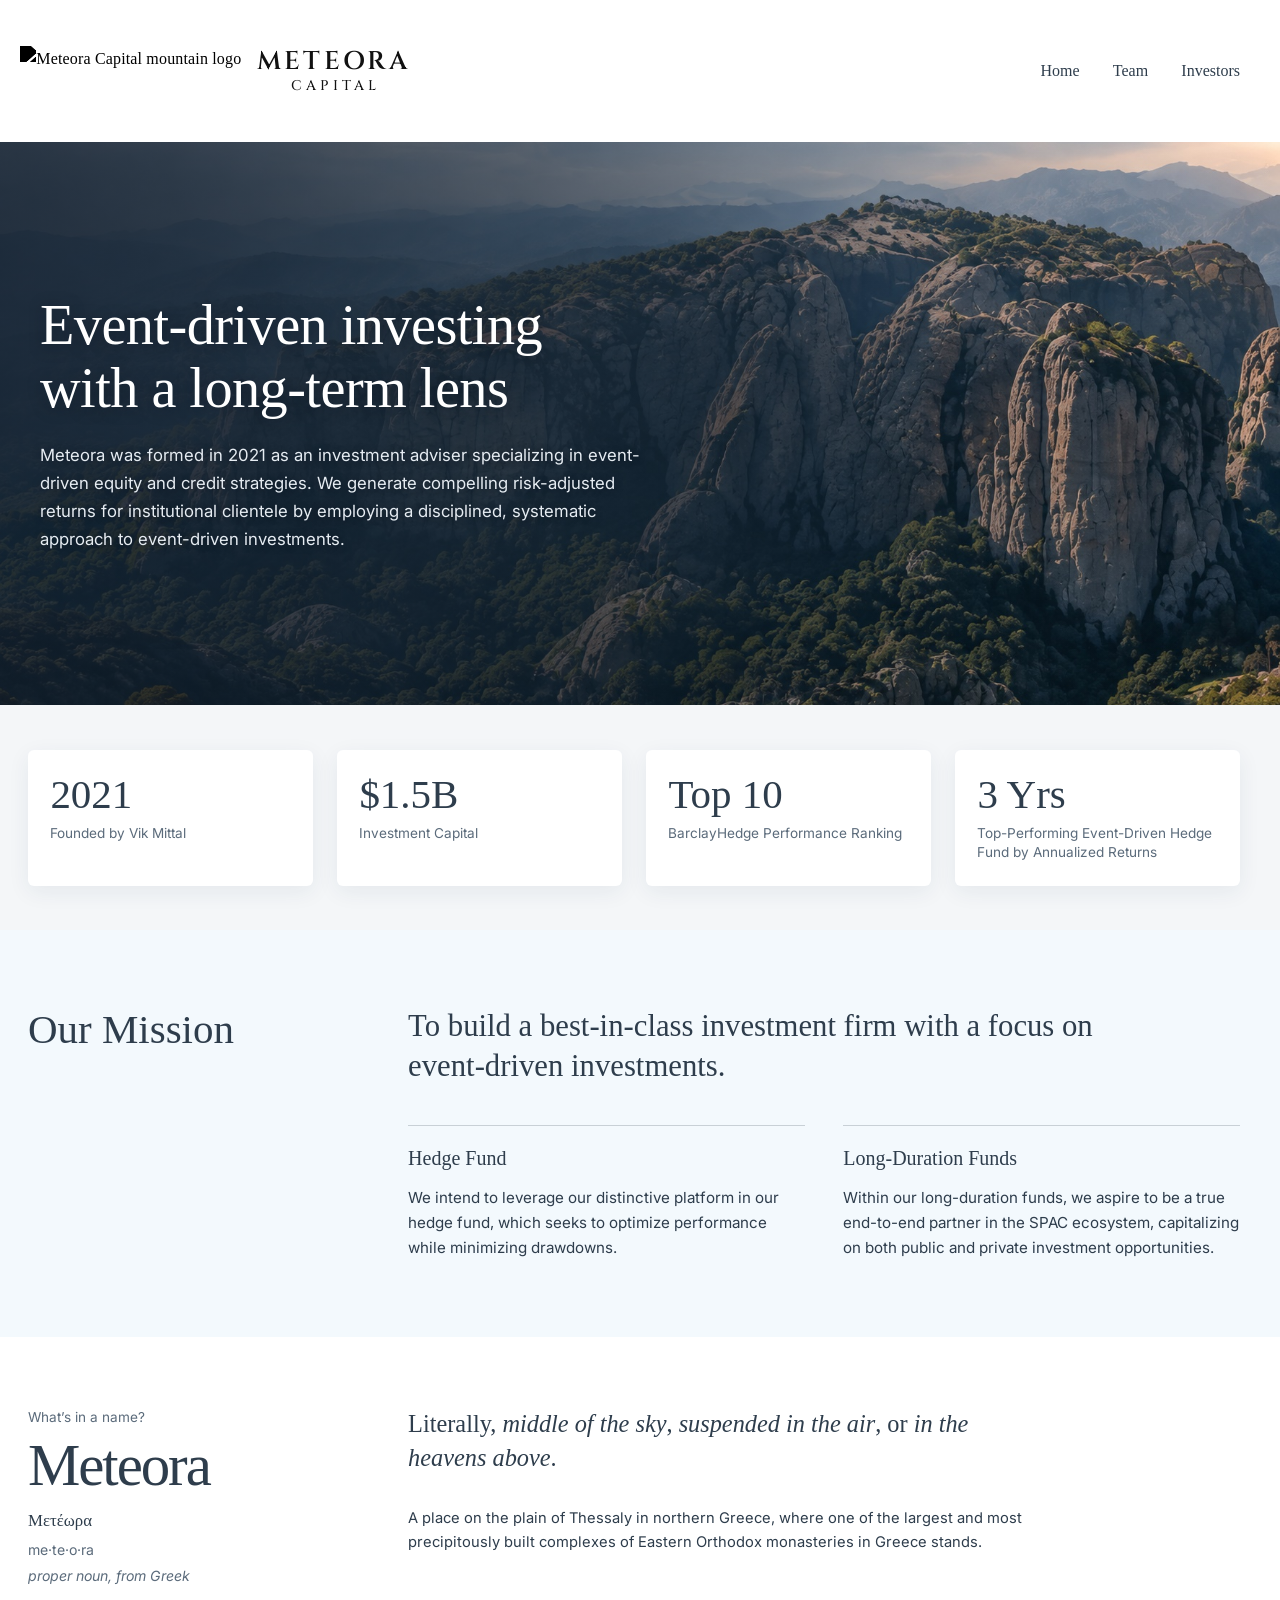
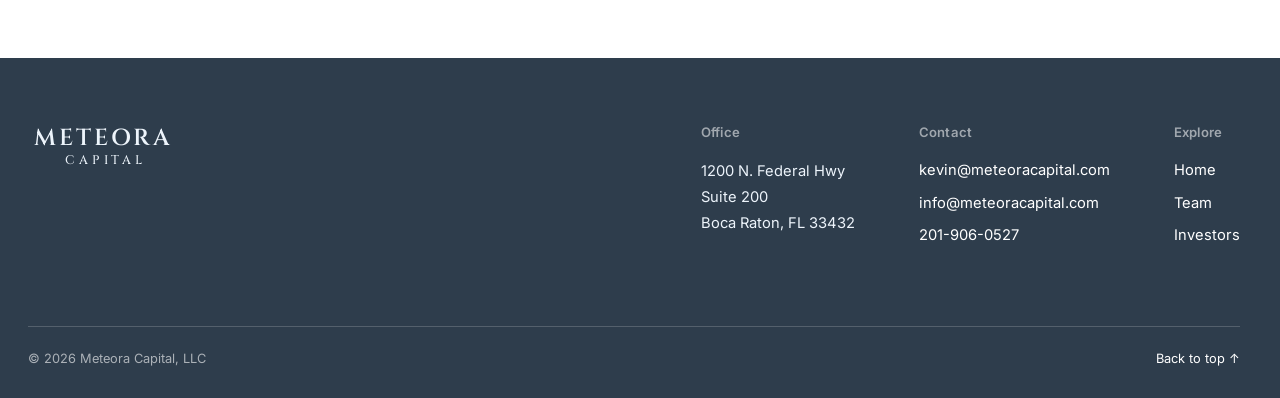
==== commit bdc45206: "Org Chart changes" ====
--- a/index.html
+++ b/index.html
@@ -14,7 +14,7 @@
       href="https://fonts.googleapis.com/css2?family=Cinzel:wght@500;600&family=Inter:wght@400;700&display=swap"
       rel="stylesheet"
     />
-    <link rel="stylesheet" href="styles.css?v=34" />
+    <link rel="stylesheet" href="styles.css?v=49" />
   </head>
   <body class="home">
     <div class="page-shell">
@@ -180,8 +180,8 @@
 
             <div class="footer-col">
               <p class="footer-heading">Contact</p>
-              <a href="mailto:Kevin@MeteoraCapital.com">Kevin@MeteoraCapital.com</a>
-              <a href="mailto:into@meteoracapital.com">into@meteoracapital.com</a>
+              <a href="mailto:kevin@meteoracapital.com">kevin@meteoracapital.com</a>
+              <a href="mailto:info@meteoracapital.com">info@meteoracapital.com</a>
               <a href="tel:201-906-0527">201-906-0527</a>
             </div>
 
@@ -201,6 +201,6 @@
       </footer>
     </div>
 
-    <script src="script.js?v=4"></script>
+    <script src="script.js?v=6"></script>
   </body>
 </html>
--- a/styles.css
+++ b/styles.css
@@ -3508,98 +3508,6 @@
 }
 
 
-/* Team page org chart: Vik on top, Kevin and Joe reporting below, joined by
-   thin connector lines. */
-.org-chart-section {
-  padding: clamp(2.75rem, 5vw, 4.5rem) 0 clamp(3.5rem, 6vw, 5.5rem);
-  background: #fff;
-}
-
-.org-chart {
-  display: flex;
-  flex-direction: column;
-  align-items: center;
-}
-
-.org-chart .team-member-card {
-  width: min(100%, 26rem);
-  border: 1px solid #d9dee5;
-  min-height: 168px;
-  padding: 1.75rem 2rem;
-}
-
-.org-chart .team-member-card h3 {
-  font-size: clamp(1.2rem, 1.7vw, 1.5rem);
-}
-
-.org-chart .team-member-card p {
-  font-size: 1.02rem;
-  font-style: italic;
-}
-
-.org-chart-top {
-  position: relative;
-}
-
-.org-chart-top::after {
-  content: "";
-  position: absolute;
-  top: 100%;
-  left: 50%;
-  width: 1px;
-  height: 2rem;
-  background: #d9dee5;
-}
-
-.org-chart-reports {
-  position: relative;
-  display: flex;
-  justify-content: center;
-  gap: 4rem;
-  margin-top: 4rem;
-}
-
-/* Horizontal bar spanning the centers of the two report cards. */
-.org-chart-reports::before {
-  content: "";
-  position: absolute;
-  top: -2rem;
-  left: calc(25% - 1rem);
-  right: calc(25% - 1rem);
-  height: 1px;
-  background: #d9dee5;
-}
-
-.org-chart-reports .team-member-card {
-  position: relative;
-}
-
-.org-chart-reports .team-member-card::before {
-  content: "";
-  position: absolute;
-  bottom: 100%;
-  left: 50%;
-  width: 1px;
-  height: 2rem;
-  background: #d9dee5;
-}
-
-@media (max-width: 640px) {
-  .org-chart-reports {
-    flex-direction: column;
-    align-items: center;
-    gap: 1.5rem;
-    width: 100%;
-    margin-top: 1.5rem;
-  }
-
-  .org-chart-top::after,
-  .org-chart-reports::before,
-  .org-chart-reports .team-member-card::before {
-    display: none;
-  }
-}
-
 /* Clickable placards open a bio dialog (script.js). */
 .bio-trigger {
   font: inherit;
@@ -3994,3 +3902,171 @@
     margin-bottom: 0.4rem;
   }
 }
+
+/* Team page org chart: Vik, Kevin and Joe side by side, then the two groups
+   (as on meteoracapital.com/team) with each group's people below its heading.
+   One connector links all three leaders to both groups: a tick under each
+   leader into a shared bar, and a drop from the bar to each group tab. */
+.org-chart-section {
+  --gap: 2rem;
+  --line: #c9d1da;
+  --tick: 1.25rem;
+  --drop: 1.75rem;
+  padding: clamp(2.75rem, 5vw, 4.5rem) 0 clamp(3.5rem, 6vw, 5.5rem);
+  background: #fff;
+}
+
+.leaders-row {
+  position: relative;
+  display: grid;
+  grid-template-columns: repeat(3, minmax(0, 1fr));
+  gap: var(--gap);
+}
+
+.leader-card {
+  position: relative;
+  min-height: 150px;
+  padding: 1.6rem 1.5rem;
+  border-color: #d9dee5;
+}
+
+.leader-card h3 {
+  font-size: clamp(1.15rem, 1.6vw, 1.4rem);
+}
+
+.leader-card p {
+  font-size: 0.98rem;
+  font-style: italic;
+}
+
+.dept-tree {
+  position: relative;
+  display: grid;
+  grid-template-columns: repeat(2, minmax(0, 1fr));
+  align-items: start;
+  gap: var(--gap);
+  margin-top: calc(var(--tick) + var(--drop));
+}
+
+.leader-card::after {
+  content: "";
+  position: absolute;
+  top: calc(100% + 1px);
+  left: 50%;
+  width: 1px;
+  height: var(--tick);
+  background: var(--line);
+}
+
+/* Shared bar from Vik's center to Joe's center. */
+.leaders-row::before {
+  content: "";
+  position: absolute;
+  top: calc(100% + var(--tick));
+  left: calc((100% - 2 * var(--gap)) / 6);
+  right: calc((100% - 2 * var(--gap)) / 6);
+  height: 1px;
+  background: var(--line);
+}
+
+/* Drops from the bar to the center of each group tab. */
+.dept-tree::before,
+.dept-tree::after {
+  content: "";
+  position: absolute;
+  top: calc(var(--drop) * -1);
+  width: 1px;
+  height: var(--drop);
+  background: var(--line);
+}
+
+.dept-tree::before {
+  left: calc((100% - var(--gap)) / 4);
+}
+
+.dept-tree::after {
+  right: calc((100% - var(--gap)) / 4);
+}
+
+.dept-branch {
+  position: relative;
+  display: grid;
+  gap: 0.75rem;
+}
+
+.dept-heading {
+  position: relative;
+  margin: 0;
+  padding: 0.7rem 1rem;
+  border: 1px solid #d9dee5;
+  border-radius: 3px;
+  background: #f4f6f9;
+  color: #2e3d4c;
+  font-family: "Times New Roman", Times, serif;
+  font-size: clamp(1.1rem, 1.5vw, 1.3rem);
+  font-weight: 400;
+  text-align: center;
+}
+
+
+.dept-cards {
+  display: grid;
+  grid-template-columns: repeat(2, minmax(0, 1fr));
+  gap: 0.75rem;
+}
+
+.dept-card {
+  min-width: 0;
+  padding: 1rem;
+  border: 1px solid #d9dee5;
+  border-radius: 3px;
+  background: #fff;
+  text-align: center;
+}
+
+.dept-card h3 {
+  margin: 0 0 0.3rem;
+  color: #2e3d4c;
+  font-size: 1rem;
+  font-weight: 600;
+  line-height: 1.25;
+}
+
+.dept-card p {
+  margin: 0;
+  color: #2e3d4c;
+  font-size: 0.86rem;
+  font-style: italic;
+  line-height: 1.4;
+}
+
+@media (max-width: 760px) {
+  .leaders-row,
+  .dept-tree {
+    grid-template-columns: 1fr;
+    gap: 1rem;
+  }
+
+  .dept-tree {
+    gap: 2rem;
+    margin-top: 2.5rem;
+  }
+
+
+  .leader-card::after,
+  .leaders-row::before,
+  .dept-tree::before,
+  .dept-tree::after {
+    display: none;
+  }
+
+  .leader-card {
+    min-height: 0;
+  }
+}
+
+@media (max-width: 480px) {
+  .dept-cards {
+    grid-template-columns: 1fr;
+  }
+}
